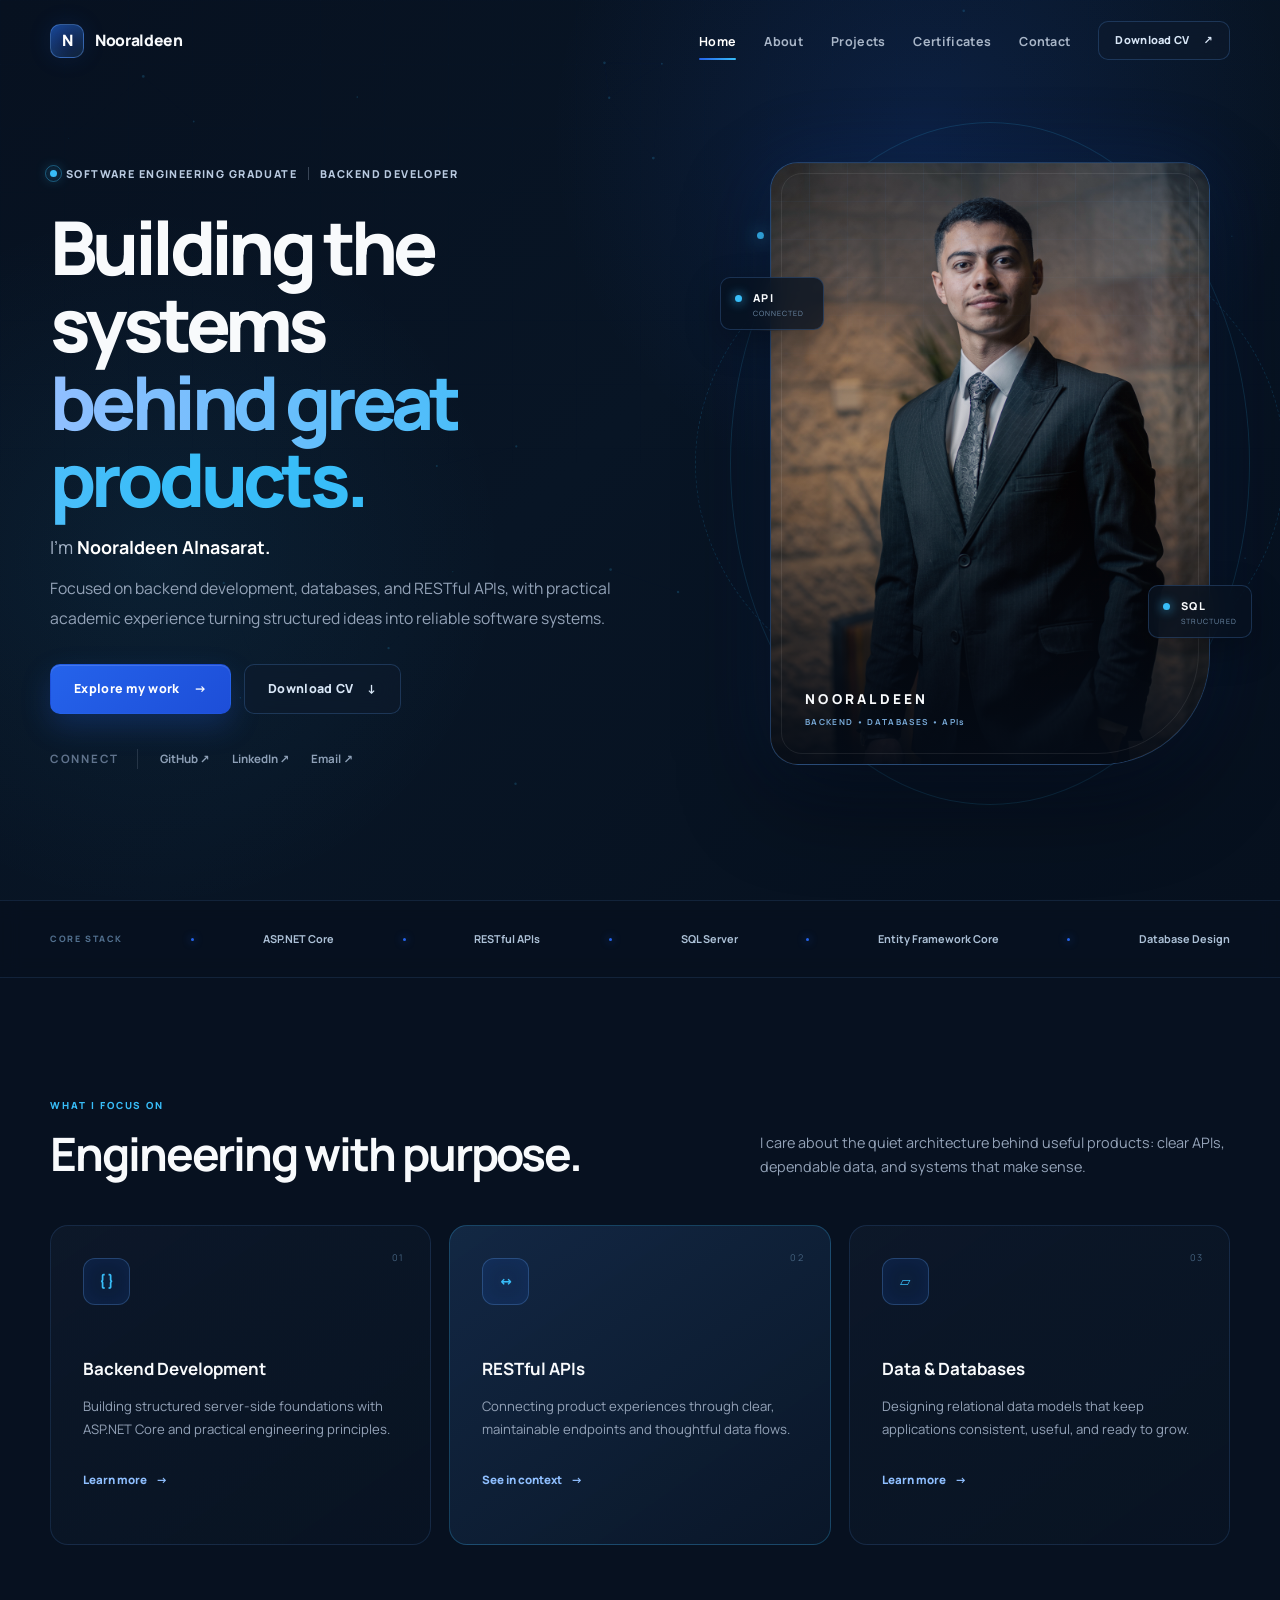
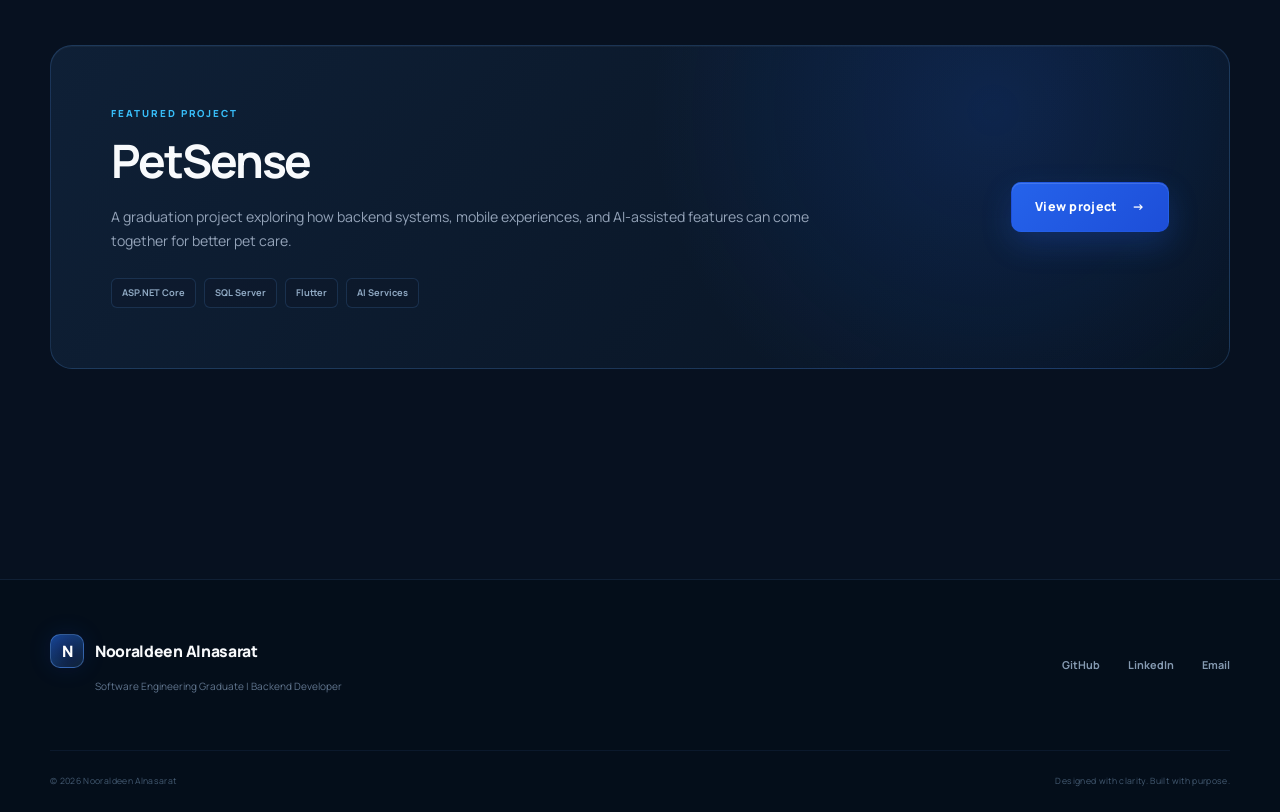
==== index.html @ ee832576 "Build luxury backend portfolio website" ====
<!DOCTYPE html>
<html lang="en">
<head>
  <meta charset="UTF-8">
  <meta name="viewport" content="width=device-width, initial-scale=1.0">
  <meta name="description" content="Nooraldeen Alnasarat — backend-focused software engineering graduate building reliable APIs, databases, and digital products.">
  <meta name="theme-color" content="#071120">
  <title>Nooraldeen Alnasarat | Backend Developer</title>
  <link rel="preconnect" href="https://fonts.googleapis.com">
  <link rel="preconnect" href="https://fonts.gstatic.com" crossorigin>
  <link href="https://fonts.googleapis.com/css2?family=Manrope:wght@400;500;600;700;800&display=swap" rel="stylesheet">
  <link rel="stylesheet" href="css/style.css">
  <script src="js/main.js" defer></script>
</head>
<body data-page="home">
  <a class="skip-link" href="#main">Skip to content</a>
  <div class="cursor-glow" aria-hidden="true"></div>
  <canvas class="network-canvas" aria-hidden="true"></canvas>

  <header class="site-header">
    <nav class="navbar container" aria-label="Primary navigation">
      <a class="brand" href="index.html" aria-label="Nooraldeen — Home"><span class="brand-mark">N</span><span>Nooraldeen</span></a>
      <button class="menu-toggle" type="button" aria-label="Open navigation" aria-controls="nav-menu" aria-expanded="false"><span></span><span></span><span></span></button>
      <div class="nav-menu" id="nav-menu">
        <a data-nav="home" href="index.html">Home</a><a data-nav="about" href="about.html">About</a><a data-nav="projects" href="projects.html">Projects</a><a data-nav="certificates" href="certificates.html">Certificates</a><a data-nav="contact" href="contact.html">Contact</a>
        <a class="button button-small button-ghost resume-nav" href="assets/docs/Nooraldeen_Alnasarat_CV.pdf" download>Download CV <span aria-hidden="true">↗</span></a>
      </div>
    </nav>
  </header>

  <main id="main">
    <section class="hero container">
      <div class="hero-copy reveal">
        <div class="eyebrow"><span class="status-dot"></span> Software Engineering Graduate <span class="eyebrow-divider"></span> Backend Developer</div>
        <h1>Building the systems<br><span>behind great products.</span></h1>
        <p class="hero-name">I’m <strong>Nooraldeen Alnasarat.</strong></p>
        <p class="hero-intro">Focused on backend development, databases, and RESTful APIs, with practical academic experience turning structured ideas into reliable software systems.</p>
        <div class="hero-actions">
          <a class="button button-primary" href="projects.html">Explore my work <span aria-hidden="true">→</span></a>
          <a class="button button-secondary" href="assets/docs/Nooraldeen_Alnasarat_CV.pdf" download>Download CV <span aria-hidden="true">↓</span></a>
        </div>
        <div class="social-row" aria-label="Social links">
          <span>Connect</span>
          <a href="https://github.com/Nooraldeen2003" target="_blank" rel="noopener noreferrer">GitHub <span aria-hidden="true">↗</span></a>
          <a href="https://www.linkedin.com/in/nooraldeen-alnasarat-7274792aa/" target="_blank" rel="noopener noreferrer">LinkedIn <span aria-hidden="true">↗</span></a>
          <a href="mailto:nooraldeen.alnasarat03@gmail.com">Email <span aria-hidden="true">↗</span></a>
        </div>
      </div>

      <div class="portrait-stage reveal reveal-delay" aria-label="Portrait of Nooraldeen Alnasarat">
        <div class="orbit orbit-one"></div><div class="orbit orbit-two"></div>
        <div class="data-tag tag-api"><i></i><span>API</span><small>CONNECTED</small></div>
        <div class="data-tag tag-db"><i></i><span>SQL</span><small>STRUCTURED</small></div>
        <div class="portrait-card">
          <div class="portrait-grid" aria-hidden="true"></div>
          <img src="assets/images/profile.png" alt="Nooraldeen Alnasarat" width="6336" height="9504">
          <div class="portrait-shade"></div>
          <div class="portrait-label"><span>NOORALDEEN</span><small>BACKEND • DATABASES • APIs</small></div>
        </div>
      </div>
    </section>

    <section class="tech-strip" aria-label="Core technologies">
      <div class="container tech-list">
        <span>CORE STACK</span><i></i><strong>ASP.NET Core</strong><i></i><strong>RESTful APIs</strong><i></i><strong>SQL Server</strong><i></i><strong>Entity Framework Core</strong><i></i><strong>Database Design</strong>
      </div>
    </section>

    <section class="section container">
      <div class="section-heading reveal">
        <div><p class="kicker">WHAT I FOCUS ON</p><h2>Engineering with purpose.</h2></div>
        <p>I care about the quiet architecture behind useful products: clear APIs, dependable data, and systems that make sense.</p>
      </div>
      <div class="focus-grid">
        <article class="focus-card reveal"><span class="card-number">01</span><div class="icon-box">{ }</div><h3>Backend Development</h3><p>Building structured server-side foundations with ASP.NET Core and practical engineering principles.</p><a href="about.html">Learn more <span>→</span></a></article>
        <article class="focus-card featured reveal reveal-delay"><span class="card-number">02</span><div class="icon-box">↔</div><h3>RESTful APIs</h3><p>Connecting product experiences through clear, maintainable endpoints and thoughtful data flows.</p><a href="projects.html">See in context <span>→</span></a></article>
        <article class="focus-card reveal reveal-delay-2"><span class="card-number">03</span><div class="icon-box">▱</div><h3>Data & Databases</h3><p>Designing relational data models that keep applications consistent, useful, and ready to grow.</p><a href="about.html">Learn more <span>→</span></a></article>
      </div>
    </section>

    <section class="section section-compact container reveal">
      <div class="project-teaser">
        <div><p class="kicker">FEATURED PROJECT</p><h2>PetSense</h2><p>A graduation project exploring how backend systems, mobile experiences, and AI-assisted features can come together for better pet care.</p><div class="inline-tags"><span>ASP.NET Core</span><span>SQL Server</span><span>Flutter</span><span>AI Services</span></div></div>
        <a class="button button-primary" href="projects.html">View project <span>→</span></a>
      </div>
    </section>
  </main>

  <footer class="site-footer">
    <div class="container footer-main"><div><a class="brand" href="index.html"><span class="brand-mark">N</span><span>Nooraldeen Alnasarat</span></a><p>Software Engineering Graduate | Backend Developer</p></div><div class="footer-links"><a href="https://github.com/Nooraldeen2003" target="_blank" rel="noopener noreferrer">GitHub</a><a href="https://www.linkedin.com/in/nooraldeen-alnasarat-7274792aa/" target="_blank" rel="noopener noreferrer">LinkedIn</a><a href="mailto:nooraldeen.alnasarat03@gmail.com">Email</a></div></div>
    <div class="container footer-bottom"><span>© <span data-year></span> Nooraldeen Alnasarat</span><span>Designed with clarity. Built with purpose.</span></div>
  </footer>
</body>
</html>
---- css/style.css ----
:root {
  --bg-main: #071120; --bg-secondary: #0a1628; --bg-card: rgba(15, 27, 45, .75);
  --accent-blue: #2563eb; --accent-cyan: #38bdf8; --accent-soft: #60a5fa;
  --text-main: #f8fafc; --text-muted: #94a3b8; --border-soft: rgba(96, 165, 250, .22);
  --glass-bg: rgba(15, 23, 42, .65); --container: 1180px; --header: 82px;
}
* { box-sizing: border-box; }
html { scroll-behavior: smooth; }
body { margin: 0; min-width: 320px; color: var(--text-main); background: var(--bg-main); font-family: "Manrope", ui-sans-serif, system-ui, -apple-system, BlinkMacSystemFont, "Segoe UI", sans-serif; line-height: 1.7; overflow-x: hidden; opacity: 0; transition: opacity .45s ease; }
body.is-ready { opacity: 1; }
body::before { content: ""; position: fixed; inset: 0; z-index: -3; background: radial-gradient(circle at 72% 15%, rgba(37,99,235,.14), transparent 31%), radial-gradient(circle at 12% 62%, rgba(56,189,248,.07), transparent 28%), linear-gradient(135deg, #071120 0%, #081525 48%, #06101e 100%); }
body::after { content: ""; position: fixed; inset: 0; z-index: -2; opacity: .18; background-image: linear-gradient(rgba(96,165,250,.055) 1px, transparent 1px), linear-gradient(90deg, rgba(96,165,250,.055) 1px, transparent 1px); background-size: 64px 64px; mask-image: linear-gradient(to bottom, #000, transparent 85%); }
a { color: inherit; text-decoration: none; }
img { display: block; max-width: 100%; }
button, a { -webkit-tap-highlight-color: transparent; }
.container { width: min(calc(100% - 48px), var(--container)); margin-inline: auto; }
.skip-link { position: fixed; z-index: 2000; top: 12px; left: 12px; transform: translateY(-150%); padding: 10px 16px; color: #fff; background: var(--accent-blue); border-radius: 8px; }
.skip-link:focus { transform: none; }
.cursor-glow { position: fixed; z-index: -1; width: 460px; height: 460px; border-radius: 50%; pointer-events: none; transform: translate(-50%, -50%); background: radial-gradient(circle, rgba(37,99,235,.105), transparent 66%); opacity: 0; transition: opacity .3s ease; }
.network-canvas { position: fixed; inset: 0; z-index: -1; pointer-events: none; opacity: .48; }
.site-header { position: sticky; top: 0; z-index: 1000; height: var(--header); border-bottom: 1px solid transparent; transition: .3s ease; }
.site-header.scrolled { background: rgba(7,17,32,.78); backdrop-filter: blur(18px); -webkit-backdrop-filter: blur(18px); border-color: rgba(96,165,250,.12); box-shadow: 0 12px 30px rgba(0,0,0,.12); }
.navbar { height: 100%; display: flex; align-items: center; justify-content: space-between; gap: 30px; }
.brand { display: inline-flex; align-items: center; gap: 11px; font-size: .98rem; font-weight: 800; letter-spacing: -.02em; white-space: nowrap; }
.brand-mark { display: grid; place-items: center; width: 34px; height: 34px; border: 1px solid rgba(96,165,250,.45); border-radius: 10px; color: #fff; background: linear-gradient(145deg, rgba(37,99,235,.55), rgba(15,23,42,.8)); box-shadow: inset 0 0 18px rgba(56,189,248,.13), 0 0 24px rgba(37,99,235,.12); }
.nav-menu { display: flex; align-items: center; gap: 28px; }
.nav-menu > a:not(.button) { position: relative; padding: 28px 0 25px; color: #a9b6c8; font-size: .78rem; font-weight: 700; letter-spacing: .025em; transition: color .25s ease; }
.nav-menu > a:not(.button)::after { content: ""; position: absolute; right: 50%; bottom: 18px; left: 50%; height: 2px; border-radius: 2px; background: linear-gradient(90deg, var(--accent-blue), var(--accent-cyan)); transition: .25s ease; }
.nav-menu > a:hover, .nav-menu > a.active { color: #fff; }
.nav-menu > a.active::after, .nav-menu > a:hover::after { right: 0; left: 0; }
.menu-toggle { display: none; width: 44px; height: 44px; padding: 11px; border: 1px solid var(--border-soft); border-radius: 11px; color: #fff; background: var(--glass-bg); cursor: pointer; }
.menu-toggle span { display: block; width: 100%; height: 2px; margin: 4px 0; background: currentColor; transition: .25s ease; }
.button { display: inline-flex; min-height: 50px; align-items: center; justify-content: center; gap: 14px; padding: 0 23px; border: 1px solid transparent; border-radius: 10px; font: inherit; font-size: .78rem; font-weight: 800; letter-spacing: .025em; cursor: pointer; transition: transform .25s ease, box-shadow .25s ease, border-color .25s ease, background .25s ease; }
.button:hover { transform: translateY(-2px); }
.button:focus-visible, a:focus-visible, .menu-toggle:focus-visible { outline: 2px solid var(--accent-cyan); outline-offset: 4px; }
.button-primary { color: #fff; background: linear-gradient(135deg, #2563eb, #1d4ed8); box-shadow: 0 12px 30px rgba(37,99,235,.24), inset 0 1px rgba(255,255,255,.14); }
.button-primary:hover { box-shadow: 0 16px 38px rgba(37,99,235,.38), inset 0 1px rgba(255,255,255,.14); }
.button-secondary, .button-ghost { border-color: var(--border-soft); color: #d9e7f7; background: rgba(15,27,45,.5); backdrop-filter: blur(10px); }
.button-secondary:hover, .button-ghost:hover { border-color: rgba(96,165,250,.5); background: rgba(30,58,98,.48); }
.button-small { min-height: 39px; padding: 0 16px; font-size: .69rem; }
.button-disabled { border-color: rgba(148,163,184,.16); color: #6f8097; background: rgba(15,23,42,.42); cursor: not-allowed; }
.button-disabled:hover { transform: none; }
.hero { min-height: calc(100vh - var(--header)); display: grid; grid-template-columns: 1.12fr .88fr; align-items: center; gap: clamp(40px, 7vw, 100px); padding-top: 35px; padding-bottom: 90px; }
.eyebrow, .availability { display: inline-flex; align-items: center; gap: 9px; margin-bottom: 25px; color: #b9cae0; font-size: .68rem; font-weight: 800; letter-spacing: .13em; text-transform: uppercase; }
.status-dot { position: relative; width: 7px; height: 7px; border-radius: 50%; background: var(--accent-cyan); box-shadow: 0 0 13px var(--accent-cyan); }
.status-dot::after { content: ""; position: absolute; inset: -5px; border: 1px solid rgba(56,189,248,.38); border-radius: 50%; animation: pulse 2s infinite; }
.eyebrow-divider { width: 1px; height: 13px; margin: 0 2px; background: rgba(148,163,184,.35); }
h1, h2, h3, p { margin-top: 0; }
.hero h1, .page-hero h1, .contact-hero h1 { margin-bottom: 15px; font-size: clamp(2.65rem, 5.8vw, 5rem); line-height: 1.04; letter-spacing: -.062em; font-weight: 800; }
.hero h1 span, .page-hero h1 span, .contact-hero h1 span { color: transparent; background: linear-gradient(90deg, #91bfff 0%, #38bdf8 72%); -webkit-background-clip: text; background-clip: text; }
.hero-name { margin-bottom: 12px; color: #a5b4c8; font-size: clamp(1rem, 1.4vw, 1.2rem); }
.hero-name strong { color: #fff; font-weight: 700; }
.hero-intro { max-width: 650px; margin-bottom: 30px; color: var(--text-muted); font-size: .98rem; line-height: 1.9; }
.hero-actions { display: flex; flex-wrap: wrap; gap: 13px; }
.social-row { display: flex; flex-wrap: wrap; align-items: center; gap: 22px; margin-top: 35px; color: #8ea0b7; font-size: .72rem; font-weight: 700; }
.social-row > span { padding-right: 18px; border-right: 1px solid rgba(148,163,184,.2); color: #60738d; text-transform: uppercase; letter-spacing: .15em; }
.social-row a { transition: color .2s ease; }
.social-row a:hover { color: var(--accent-cyan); }
.portrait-stage { position: relative; width: min(100%, 440px); margin-inline: auto; isolation: isolate; }
.portrait-card { position: relative; aspect-ratio: .73; overflow: hidden; border: 1px solid rgba(96,165,250,.28); border-radius: 28px 28px 110px 28px; background: linear-gradient(145deg, rgba(25,50,83,.72), rgba(7,17,32,.8)); box-shadow: 0 35px 90px rgba(0,0,0,.46), 0 0 80px rgba(37,99,235,.15), inset 0 0 70px rgba(56,189,248,.04); animation: portraitFloat 7s ease-in-out infinite; }
.portrait-card::before { content: ""; position: absolute; z-index: 2; inset: 10px; border: 1px solid rgba(255,255,255,.08); border-radius: 21px 21px 102px 21px; pointer-events: none; }
.portrait-card img { width: 100%; height: 100%; object-fit: cover; object-position: center 28%; filter: saturate(.76) contrast(1.03); }
.portrait-shade { position: absolute; inset: 0; background: linear-gradient(to top, rgba(4,11,22,.96) 0%, rgba(7,17,32,.12) 47%, rgba(37,99,235,.08) 100%); }
.portrait-grid { position: absolute; z-index: 1; inset: 0; opacity: .22; background-image: linear-gradient(rgba(96,165,250,.2) 1px, transparent 1px),linear-gradient(90deg, rgba(96,165,250,.2) 1px, transparent 1px); background-size: 38px 38px; mask-image: linear-gradient(to bottom, #000, transparent 45%); }
.portrait-label { position: absolute; z-index: 3; right: 38px; bottom: 35px; left: 34px; display: flex; flex-direction: column; }
.portrait-label span { font-size: .85rem; font-weight: 800; letter-spacing: .24em; }
.portrait-label small { margin-top: 4px; color: #78a9d7; font-size: .52rem; font-weight: 700; letter-spacing: .16em; }
.orbit { position: absolute; z-index: -1; border: 1px solid rgba(56,189,248,.16); border-radius: 50%; }
.orbit-one { inset: -40px; animation: spin 25s linear infinite; }
.orbit-one::before { content: ""; position: absolute; top: 16%; left: 5%; width: 7px; height: 7px; border-radius: 50%; background: var(--accent-cyan); box-shadow: 0 0 18px var(--accent-cyan); }
.orbit-two { inset: 50px -75px; border-style: dashed; animation: spin 35s linear infinite reverse; }
.data-tag { position: absolute; z-index: 4; min-width: 104px; padding: 11px 14px 10px 32px; border: 1px solid rgba(96,165,250,.22); border-radius: 10px; background: rgba(7,17,32,.77); backdrop-filter: blur(12px); box-shadow: 0 12px 35px rgba(0,0,0,.28); }
.data-tag i { position: absolute; top: 17px; left: 14px; width: 7px; height: 7px; border-radius: 50%; background: #38bdf8; box-shadow: 0 0 11px #38bdf8; }
.data-tag span, .data-tag small { display: block; }
.data-tag span { font-size: .68rem; font-weight: 800; letter-spacing: .12em; }
.data-tag small { color: #6f8ca9; font-size: .45rem; letter-spacing: .14em; }
.tag-api { top: 19%; left: -50px; }.tag-db { right: -42px; bottom: 21%; }
.tech-strip { position: relative; z-index: 3; border-block: 1px solid rgba(96,165,250,.12); background: rgba(7,17,32,.65); backdrop-filter: blur(10px); }
.tech-list { min-height: 76px; display: flex; align-items: center; justify-content: space-between; gap: 18px; overflow: hidden; color: #adc1d7; font-size: .68rem; white-space: nowrap; }
.tech-list > span { color: #52708f; font-size: .55rem; font-weight: 800; letter-spacing: .18em; }.tech-list i { width: 3px; height: 3px; border-radius: 50%; background: #2563eb; box-shadow: 0 0 8px #2563eb; }.tech-list strong { font-weight: 700; }
.section { padding-top: 120px; padding-bottom: 20px; }.section-compact { padding-top: 80px; padding-bottom: 110px; }
.section-heading { display: flex; align-items: end; justify-content: space-between; gap: 50px; margin-bottom: 45px; }.section-heading h2, .about-story h2, .skills-panel h2, .project-teaser h2, .learning-line h2 { margin: 0; font-size: clamp(1.9rem, 3.6vw, 3rem); line-height: 1.15; letter-spacing: -.045em; }.section-heading > p { max-width: 470px; margin: 0; color: var(--text-muted); font-size: .9rem; }
.kicker { margin-bottom: 12px; color: var(--accent-cyan); font-size: .61rem; font-weight: 800; letter-spacing: .2em; text-transform: uppercase; }
.focus-grid { display: grid; grid-template-columns: repeat(3, 1fr); gap: 18px; }
.focus-card { position: relative; min-height: 320px; padding: 32px; overflow: hidden; border: 1px solid rgba(96,165,250,.14); border-radius: 18px; background: linear-gradient(145deg, rgba(15,27,45,.7), rgba(9,20,35,.78)); transition: transform .35s ease, border-color .35s ease, box-shadow .35s ease; }
.focus-card::before { content: ""; position: absolute; inset: 0; opacity: 0; background: radial-gradient(circle at 20% 10%, rgba(37,99,235,.16), transparent 48%); transition: opacity .35s; }.focus-card:hover { transform: translateY(-7px); border-color: rgba(96,165,250,.38); box-shadow: 0 25px 60px rgba(0,0,0,.23); }.focus-card:hover::before { opacity: 1; }.focus-card.featured { border-color: rgba(56,189,248,.25); background: linear-gradient(145deg, rgba(23,47,79,.76), rgba(10,24,42,.85)); }
.card-number { position: absolute; top: 24px; right: 26px; color: #45627e; font-size: .58rem; letter-spacing: .12em; }.icon-box { display: grid; width: 47px; height: 47px; place-items: center; margin-bottom: 50px; border: 1px solid rgba(96,165,250,.28); border-radius: 12px; color: var(--accent-cyan); background: rgba(37,99,235,.1); font-size: .85rem; font-weight: 800; box-shadow: inset 0 0 18px rgba(37,99,235,.08); }.focus-card h3 { margin-bottom: 12px; font-size: 1.06rem; }.focus-card p { margin-bottom: 24px; color: var(--text-muted); font-size: .82rem; line-height: 1.75; }.focus-card a { position: relative; z-index: 2; color: #8fbfff; font-size: .72rem; font-weight: 800; }.focus-card a span { margin-left: 7px; transition: margin .2s; }.focus-card a:hover span { margin-left: 12px; }
.project-teaser { display: flex; align-items: center; justify-content: space-between; gap: 40px; padding: clamp(35px,5vw,60px); border: 1px solid rgba(96,165,250,.2); border-radius: 22px; background: radial-gradient(circle at 80% 20%, rgba(37,99,235,.18), transparent 35%), linear-gradient(130deg, rgba(16,35,59,.85), rgba(8,20,35,.86)); box-shadow: inset 0 1px rgba(255,255,255,.04); }.project-teaser > div { max-width: 720px; }.project-teaser p:not(.kicker) { margin: 18px 0 25px; color: var(--text-muted); font-size: .88rem; }.inline-tags { display: flex; flex-wrap: wrap; gap: 8px; }.inline-tags span { padding: 6px 10px; border: 1px solid rgba(96,165,250,.16); border-radius: 6px; color: #8fa9c3; background: rgba(15,23,42,.4); font-size: .58rem; font-weight: 700; }
.page-hero { max-width: 940px; margin-inline: auto; padding-top: 120px; padding-bottom: 90px; text-align: center; }.page-hero h1 { font-size: clamp(2.7rem, 6vw, 5.2rem); }.page-hero > p:last-child { max-width: 690px; margin: 25px auto 0; color: var(--text-muted); font-size: .95rem; }.page-hero::after { content: ""; display: block; width: 60px; height: 1px; margin: 45px auto 0; background: linear-gradient(90deg, transparent, var(--accent-cyan), transparent); box-shadow: 0 0 14px rgba(56,189,248,.8); }
.about-layout { display: grid; grid-template-columns: .78fr 1.22fr; align-items: center; gap: clamp(55px,9vw,120px); padding-top: 40px; }.about-portrait { position: relative; }.image-frame { position: relative; aspect-ratio: .78; overflow: hidden; border: 1px solid rgba(96,165,250,.25); border-radius: 24px 24px 80px 24px; box-shadow: 0 30px 70px rgba(0,0,0,.35), 20px 20px 0 -19px rgba(56,189,248,.5); }.image-frame::after { content: ""; position: absolute; inset: 0; background: linear-gradient(to top, rgba(7,17,32,.55), transparent 55%); }.image-frame img { width: 100%; height: 100%; object-fit: cover; object-position: 50% 27%; filter: saturate(.75); }.location-pill { position: absolute; right: -35px; bottom: 35px; display: flex; align-items: center; gap: 12px; min-width: 175px; padding: 13px 17px; border: 1px solid rgba(96,165,250,.26); border-radius: 12px; background: rgba(7,17,32,.88); backdrop-filter: blur(12px); box-shadow: 0 14px 40px rgba(0,0,0,.32); }.location-pill > span { color: var(--accent-cyan); font-size: 1.2rem; }.location-pill small, .location-pill strong { display: block; }.location-pill small { color: #64809b; font-size: .46rem; letter-spacing: .15em; }.location-pill strong { font-size: .7rem; }.about-story h2 { margin-bottom: 25px; }.about-story > p:not(.kicker) { color: var(--text-muted); font-size: .9rem; }.quote-line { margin: 30px 0; padding-left: 20px; border-left: 2px solid var(--accent-blue); color: #cfe2f7; font-size: .86rem; font-style: italic; }
.skills-panel { display: grid; grid-template-columns: .8fr 1.2fr; align-items: center; gap: 60px; padding: 50px; border: 1px solid rgba(96,165,250,.17); border-radius: 20px; background: rgba(12,26,45,.62); }.skill-cloud { display: flex; flex-wrap: wrap; gap: 10px; }.skill-cloud span { padding: 10px 14px; border: 1px solid rgba(96,165,250,.17); border-radius: 8px; color: #aec2d9; background: rgba(37,99,235,.06); font-size: .68rem; font-weight: 700; }
.projects-list { display: grid; gap: 45px; padding-top: 35px; }.project-card { position: relative; display: grid; grid-template-columns: 1.15fr .85fr; gap: clamp(40px, 7vw, 90px); padding: clamp(28px, 5vw, 65px); overflow: hidden; border: 1px solid rgba(96,165,250,.17); border-radius: 24px; background: linear-gradient(145deg, rgba(15,29,49,.88), rgba(8,19,34,.9)); }.project-card-reverse { grid-template-columns: 1.15fr .85fr; }.project-index { position: absolute; top: 28px; right: 30px; color: #3f5a75; font-size: .53rem; font-weight: 700; letter-spacing: .16em; }.project-content { position: relative; z-index: 2; }.project-topline { display: flex; align-items: center; gap: 15px; margin-bottom: 26px; color: #58718b; font-size: .54rem; font-weight: 800; letter-spacing: .13em; text-transform: uppercase; }.status { display: inline-flex; align-items: center; gap: 7px; padding: 6px 9px; border: 1px solid rgba(74,222,128,.2); border-radius: 20px; color: #71d89a; background: rgba(34,197,94,.06); }.status i { width: 5px; height: 5px; border-radius: 50%; background: #4ade80; box-shadow: 0 0 8px #4ade80; }.status.analysis { color: #f0bd65; border-color: rgba(245,158,11,.22); background: rgba(245,158,11,.06); }.status.analysis i { background: #f59e0b; box-shadow: 0 0 8px #f59e0b; }.project-content h2 { margin-bottom: 7px; font-size: clamp(2.2rem, 4vw, 3.7rem); letter-spacing: -.05em; }.project-role { color: #6faeea !important; font-size: .58rem !important; font-weight: 800; letter-spacing: .13em; }.project-role i { display: inline-block; width: 3px; height: 3px; margin: 0 8px 2px; border-radius: 50%; background: #3b82f6; }.project-content > p { color: var(--text-muted); font-size: .83rem; }.contribution-box { margin: 25px 0; padding: 20px 23px; border-left: 2px solid #2563eb; background: rgba(37,99,235,.055); }.contribution-box h3 { margin-bottom: 10px; font-size: .74rem; }.contribution-box ul { display: grid; grid-template-columns: 1fr 1fr; gap: 7px 28px; margin: 0; padding: 0; list-style: none; color: #8ea3ba; font-size: .69rem; }.contribution-box li::before { content: "→"; margin-right: 7px; color: #3b82f6; }.project-content .button { margin-top: 27px; }.project-visual { position: relative; display: grid; min-height: 440px; place-items: center; }.project-visual::before { content: ""; position: absolute; width: 360px; height: 360px; border-radius: 50%; background: radial-gradient(circle, rgba(37,99,235,.25), transparent 65%); }.visual-orbit { position: absolute; width: 320px; height: 320px; border: 1px solid rgba(56,189,248,.15); border-radius: 50%; animation: spin 30s linear infinite; }.visual-orbit::after, .visual-orbit::before { content: ""; position: absolute; width: 7px; height: 7px; border-radius: 50%; background: #38bdf8; box-shadow: 0 0 14px #38bdf8; }.visual-orbit::before { top: 20px; left: 65px; }.visual-orbit::after { right: 13px; bottom: 91px; }.app-window { position: relative; z-index: 2; display: flex; width: 245px; height: 310px; flex-direction: column; align-items: center; justify-content: center; border: 1px solid rgba(96,165,250,.28); border-radius: 22px; background: linear-gradient(145deg, rgba(24,53,82,.88), rgba(8,21,39,.92)); box-shadow: 0 30px 70px rgba(0,0,0,.4); transform: rotate(3deg); }.app-bar { position: absolute; top: 15px; left: 17px; display: flex; gap: 5px; }.app-bar span { width: 5px; height: 5px; border-radius: 50%; background: #35516c; }.app-mark { display: grid; width: 58px; height: 58px; place-items: center; margin-bottom: 16px; border: 1px solid rgba(56,189,248,.4); border-radius: 17px; color: #fff; background: linear-gradient(135deg,#2563eb,#0ea5e9); font-size: 1.4rem; font-weight: 800; box-shadow: 0 0 30px rgba(37,99,235,.3); }.app-window strong { letter-spacing: -.02em; }.app-window small { margin-top: 5px; color: #5f87a8; font-size: .4rem; letter-spacing: .15em; }.signal-lines { position: absolute; right: 25px; bottom: 22px; left: 25px; display: flex; gap: 5px; align-items: end; }.signal-lines i { flex: 1; height: 2px; background: #1d4ed8; }.signal-lines i:nth-child(2) { height: 7px; background: #2563eb; }.signal-lines i:nth-child(3) { height: 12px; background: #38bdf8; }.coach-visual { order: 2; }.phone-outline { position: relative; z-index: 2; width: 210px; height: 390px; border: 1px solid rgba(96,165,250,.3); border-radius: 36px; background: linear-gradient(145deg, rgba(18,39,65,.88), rgba(7,18,33,.94)); box-shadow: 0 30px 70px rgba(0,0,0,.43); }.phone-outline::before { content: ""; position: absolute; top: 12px; left: 50%; width: 55px; height: 5px; transform: translateX(-50%); border-radius: 10px; background: #263f5a; }.camera-focus { position: absolute; inset: 82px 35px 110px; }.camera-focus i { position: absolute; width: 33px; height: 33px; border-color: #38bdf8; border-style: solid; opacity: .68; }.camera-focus i:nth-child(1) { top: 0; left: 0; border-width: 1px 0 0 1px; }.camera-focus i:nth-child(2) { top: 0; right: 0; border-width: 1px 1px 0 0; }.camera-focus i:nth-child(3) { bottom: 0; left: 0; border-width: 0 0 1px 1px; }.camera-focus i:nth-child(4) { right: 0; bottom: 0; border-width: 0 1px 1px 0; }.camera-focus span { position: absolute; top: 50%; left: 50%; color: rgba(56,189,248,.6); transform: translate(-50%,-50%); }.coach-line { position: absolute; right: 24px; bottom: 32px; left: 24px; display: grid; gap: 7px; }.coach-line span { height: 4px; border-radius: 5px; background: #173959; }.coach-line span:nth-child(2) { width: 75%; background: #245d91; }.coach-line span:nth-child(3) { width: 48%; background: #2563eb; }.analysis-chip { position: absolute; z-index: 3; right: 4px; bottom: 55px; padding: 11px 14px; border: 1px solid rgba(245,158,11,.25); border-radius: 10px; color: #e9b85c; background: rgba(14,24,39,.92); font-size: .51rem; font-weight: 800; letter-spacing: .13em; box-shadow: 0 12px 30px rgba(0,0,0,.32); }.analysis-chip span { display: block; color: #745f3a; font-size: .4rem; }.honesty-note { display: flex; align-items: center; gap: 9px; margin-top: 25px; color: #6e849b; font-size: .64rem; }.honesty-note i { display: grid; width: 18px; height: 18px; place-items: center; border: 1px solid #38546d; border-radius: 50%; font-size: .55rem; font-style: normal; }
.certificate-grid { display: grid; grid-template-columns: 1fr 1fr; gap: 22px; padding-top: 30px; }.certificate-card { position: relative; display: flex; min-height: 600px; flex-direction: column; overflow: hidden; border: 1px solid rgba(96,165,250,.17); border-radius: 22px; background: linear-gradient(145deg, rgba(16,32,53,.9), rgba(8,19,34,.92)); box-shadow: 0 25px 60px rgba(0,0,0,.18); transition: transform .35s ease, border-color .35s ease; }.certificate-card:hover { transform: translateY(-6px); border-color: rgba(96,165,250,.38); }.certificate-card.microsoft { border-color: rgba(56,189,248,.24); }.certificate-card::after { content: ""; position: absolute; top: 0; right: 0; width: 170px; height: 170px; opacity: .15; background-image: linear-gradient(rgba(96,165,250,.25) 1px,transparent 1px),linear-gradient(90deg,rgba(96,165,250,.25) 1px,transparent 1px); background-size: 20px 20px; mask-image: radial-gradient(circle at top right,#000,transparent 70%); }.certificate-glow { position: absolute; top: -130px; left: -110px; width: 370px; height: 370px; border-radius: 50%; background: rgba(37,99,235,.16); filter: blur(60px); }.certificate-header { position: relative; z-index: 2; display: flex; align-items: center; justify-content: space-between; padding: 35px 38px; border-bottom: 1px solid rgba(96,165,250,.1); }.issuer-icon { display: grid; width: 52px; height: 52px; place-items: center; border: 1px solid rgba(96,165,250,.22); border-radius: 12px; background: rgba(15,23,42,.6); }.microsoft-icon { grid-template-columns: 12px 12px; grid-template-rows: 12px 12px; gap: 2px; }.microsoft-icon i:nth-child(1){background:#f25022}.microsoft-icon i:nth-child(2){background:#7fba00}.microsoft-icon i:nth-child(3){background:#00a4ef}.microsoft-icon i:nth-child(4){background:#ffb900}.university-icon { color: #87bafa; font-size: .8rem; font-weight: 800; }.verified-mark { padding: 6px 10px; border: 1px solid rgba(74,222,128,.2); border-radius: 20px; color: #68d391; background: rgba(34,197,94,.06); font-size: .48rem; font-weight: 800; letter-spacing: .12em; }.verified-mark.neutral { color: #72b9ee; border-color: rgba(56,189,248,.2); background: rgba(56,189,248,.06); }.certificate-body { position: relative; z-index: 2; flex: 1; padding: 48px 42px 36px; }.certificate-body h2 { margin-bottom: 20px; font-size: clamp(1.55rem,2.6vw,2.25rem); line-height: 1.28; letter-spacing: -.038em; }.certificate-body > p:not(.kicker) { color: var(--text-muted); font-size: .8rem; }.certificate-body dl { margin: 38px 0 0; border-top: 1px solid rgba(96,165,250,.11); }.certificate-body dl div { display: grid; grid-template-columns: 100px 1fr; padding: 13px 0; border-bottom: 1px solid rgba(96,165,250,.08); }.certificate-body dt { color: #566f89; font-size: .57rem; font-weight: 700; text-transform: uppercase; letter-spacing: .1em; }.certificate-body dd { margin: 0; color: #b8c9db; font-size: .7rem; font-weight: 700; }.certificate-action { position: relative; z-index: 2; display: flex; min-height: 62px; align-items: center; justify-content: space-between; padding: 0 42px; border-top: 1px solid rgba(96,165,250,.12); color: #83bbf3; background: rgba(37,99,235,.04); font-size: .68rem; font-weight: 800; transition: background .2s; }.certificate-action:not(.static):hover { background: rgba(37,99,235,.12); }.certificate-action.static { color: #6f8398; }.learning-line { display: grid; grid-template-columns: auto 1fr; gap: 28px; align-items: start; padding: 40px 0 100px; border-top: 1px solid rgba(96,165,250,.12); }.learning-icon { display: grid; width: 58px; height: 58px; place-items: center; border: 1px solid var(--border-soft); border-radius: 50%; color: var(--accent-cyan); background: rgba(37,99,235,.08); }.learning-line p:last-child { max-width: 700px; color: var(--text-muted); font-size: .83rem; }
.contact-main { min-height: calc(100vh - 200px); }.contact-hero { max-width: 920px; margin-inline: auto; padding: 130px 0 75px; text-align: center; }.availability { padding: 7px 13px; border: 1px solid rgba(74,222,128,.16); border-radius: 20px; color: #86dca5; background: rgba(34,197,94,.045); }.availability .status-dot, .availability .status-dot::after { border-color: rgba(74,222,128,.35); background: #4ade80; box-shadow: 0 0 10px #4ade80; }.contact-hero > p:not(.kicker) { max-width: 670px; margin: 22px auto 35px; color: var(--text-muted); font-size: .91rem; }.email-display { display: inline-flex; align-items: center; gap: 18px; padding-bottom: 5px; border-bottom: 1px solid rgba(56,189,248,.35); color: #abd6ff; font-size: clamp(.9rem,2vw,1.2rem); font-weight: 700; transition: color .2s,border-color .2s; }.email-display:hover { color: #fff; border-color: var(--accent-cyan); }.email-display i { font-style: normal; }.contact-grid { display: grid; grid-template-columns: repeat(3,1fr); gap: 16px; }.contact-card { position: relative; min-height: 220px; padding: 30px; border: 1px solid rgba(96,165,250,.15); border-radius: 18px; background: linear-gradient(145deg,rgba(15,29,49,.82),rgba(8,19,34,.88)); transition: transform .3s,border-color .3s,box-shadow .3s; }.contact-card:hover { transform: translateY(-6px); border-color: rgba(96,165,250,.42); box-shadow: 0 25px 55px rgba(0,0,0,.23); }.contact-icon { display: grid; width: 43px; height: 43px; place-items: center; margin-bottom: 32px; border: 1px solid rgba(96,165,250,.24); border-radius: 11px; color: #8fc8f7; background: rgba(37,99,235,.08); font-size: .78rem; font-weight: 800; }.contact-card small, .contact-meta small { color: #51708f; font-size: .49rem; font-weight: 800; letter-spacing: .15em; }.contact-card h2 { margin: 6px 0; font-size: .92rem; }.contact-card p { margin: 0; color: #71869d; font-size: .68rem; }.contact-card > i { position: absolute; top: 30px; right: 30px; color: #496d90; font-style: normal; transition: transform .2s,color .2s; }.contact-card:hover > i { color: var(--accent-cyan); transform: translate(3px,-3px); }.contact-meta { display: flex; align-items: center; justify-content: center; gap: 42px; padding-top: 50px; padding-bottom: 105px; text-align: center; }.contact-meta div { display: flex; flex-direction: column; }.contact-meta strong { margin-top: 4px; color: #a8bad0; font-size: .68rem; }.contact-meta > i { width: 1px; height: 30px; background: rgba(96,165,250,.14); }
.site-footer { margin-top: 100px; border-top: 1px solid rgba(96,165,250,.12); background: rgba(5,13,24,.58); }.footer-main { display: flex; min-height: 170px; align-items: center; justify-content: space-between; gap: 35px; }.footer-main p { margin: 10px 0 0 45px; color: #60758d; font-size: .63rem; }.footer-links { display: flex; gap: 28px; color: #859ab1; font-size: .68rem; font-weight: 700; }.footer-links a:hover { color: var(--accent-cyan); }.footer-bottom { display: flex; min-height: 62px; align-items: center; justify-content: space-between; border-top: 1px solid rgba(96,165,250,.08); color: #455c73; font-size: .54rem; letter-spacing: .04em; }
.reveal { opacity: 0; transform: translateY(24px); transition: opacity .8s ease, transform .8s cubic-bezier(.2,.7,.2,1); }.reveal.visible { opacity: 1; transform: none; }.reveal-delay { transition-delay: .12s; }.reveal-delay-2 { transition-delay: .22s; }
@keyframes portraitFloat { 0%,100%{transform:translateY(0)}50%{transform:translateY(-9px)} } @keyframes spin { to{transform:rotate(360deg)} } @keyframes pulse { 0%,100%{transform:scale(.65);opacity:.8}50%{transform:scale(1.35);opacity:.15} }
@media (max-width: 980px) {
  :root { --header: 72px; }.nav-menu { position: fixed; top: var(--header); right: 24px; left: 24px; display: flex; padding: 20px; flex-direction: column; align-items: stretch; gap: 3px; border: 1px solid var(--border-soft); border-radius: 16px; background: rgba(7,17,32,.96); backdrop-filter: blur(22px); box-shadow: 0 30px 60px rgba(0,0,0,.42); opacity: 0; visibility: hidden; transform: translateY(-10px); transition: .25s ease; }.nav-menu.open { opacity: 1; visibility: visible; transform: none; }.nav-menu > a:not(.button) { padding: 11px 12px; border-radius: 8px; }.nav-menu > a:not(.button)::after { display: none; }.nav-menu > a.active { background: rgba(37,99,235,.1); }.resume-nav { margin-top: 8px; }.menu-toggle { display: block; }.menu-toggle.open span:nth-child(1){transform:translateY(6px) rotate(45deg)}.menu-toggle.open span:nth-child(2){opacity:0}.menu-toggle.open span:nth-child(3){transform:translateY(-6px) rotate(-45deg)}
  .hero { grid-template-columns: 1fr 360px; gap: 45px; }.hero h1 { font-size: clamp(2.5rem,6vw,4rem); }.tag-api{left:-25px}.tag-db{right:-25px}.tech-list { justify-content: flex-start; overflow-x: auto; scrollbar-width: none; }.section-heading { align-items: start; flex-direction: column; gap: 15px; }.focus-grid { grid-template-columns: 1fr 1fr; }.focus-card:last-child { grid-column: 1/-1; }.about-layout { gap: 55px; }.skills-panel { grid-template-columns: 1fr; gap: 30px; }.project-card, .project-card-reverse { grid-template-columns: 1fr; }.project-visual { min-height: 390px; grid-row: 1; }.project-content { grid-row: 2; }.certificate-card { min-height: 620px; }.contact-grid { grid-template-columns: 1fr 1fr; }.contact-card:last-child { grid-column: 1/-1; }.site-footer { margin-top: 70px; }
}
@media (max-width: 720px) {
  .container { width: min(calc(100% - 32px), var(--container)); }.hero { min-height: auto; grid-template-columns: 1fr; padding-top: 60px; padding-bottom: 75px; text-align: center; }.hero-copy { order: 2; }.portrait-stage { order: 1; width: min(78vw,340px); }.hero-intro { margin-inline: auto; }.hero-actions,.social-row { justify-content: center; }.eyebrow { line-height: 1.5; }.portrait-card { border-radius: 24px 24px 80px 24px; }.data-tag { display: none; }.tech-strip { margin-top: 0; }.section { padding-top: 85px; }.section-compact { padding-top: 65px;padding-bottom:75px; }.focus-grid { grid-template-columns: 1fr; }.focus-card:last-child { grid-column: auto; }.project-teaser { align-items: flex-start; flex-direction: column; }.project-teaser .button { width: 100%; }.page-hero { padding-top: 85px; padding-bottom: 40px; }.about-layout { grid-template-columns: 1fr; padding-top: 30px; }.about-portrait { width: min(86%,390px); margin-inline:auto; }.location-pill { right:-15px; }.skills-panel { padding: 30px; }.project-card { padding: 25px 20px 35px; }.project-index { top: 20px;right:20px; }.project-visual { min-height: 360px; }.contribution-box ul { grid-template-columns: 1fr; }.certificate-grid { grid-template-columns: 1fr; }.certificate-card { min-height: auto; }.certificate-body { padding: 38px 28px 30px; }.certificate-header,.certificate-action { padding-inline:28px; }.learning-line { padding-bottom:65px; }.contact-hero { padding-top:85px; }.contact-grid { grid-template-columns:1fr; }.contact-card:last-child { grid-column:auto; }.contact-meta { align-items:stretch; flex-direction:column; gap:22px; }.contact-meta > i { width:60px;height:1px;margin:auto; }.footer-main { padding-block:45px; align-items:flex-start; flex-direction:column; }.footer-main p { margin-left:0; }.footer-bottom { padding-block:18px; align-items:flex-start; flex-direction:column; gap:7px; }
}
@media (max-width: 460px) { .hero h1,.page-hero h1,.contact-hero h1 { font-size:2.55rem; }.hero-actions .button { width:100%; }.social-row > span { width:100%; padding:0;border:0; }.portrait-stage { width:82vw; }.portrait-label { right:24px;bottom:25px;left:25px; }.footer-links { width:100%; justify-content:space-between; gap:15px; }.certificate-body dl div { grid-template-columns:85px 1fr; } }
@media (pointer: coarse), (prefers-reduced-motion: reduce) { .cursor-glow { display:none; } }
@media (prefers-reduced-motion: reduce) { html { scroll-behavior:auto; } *,*::before,*::after { animation-duration:.01ms!important; animation-iteration-count:1!important; transition-duration:.01ms!important; } .reveal { opacity:1;transform:none; } }
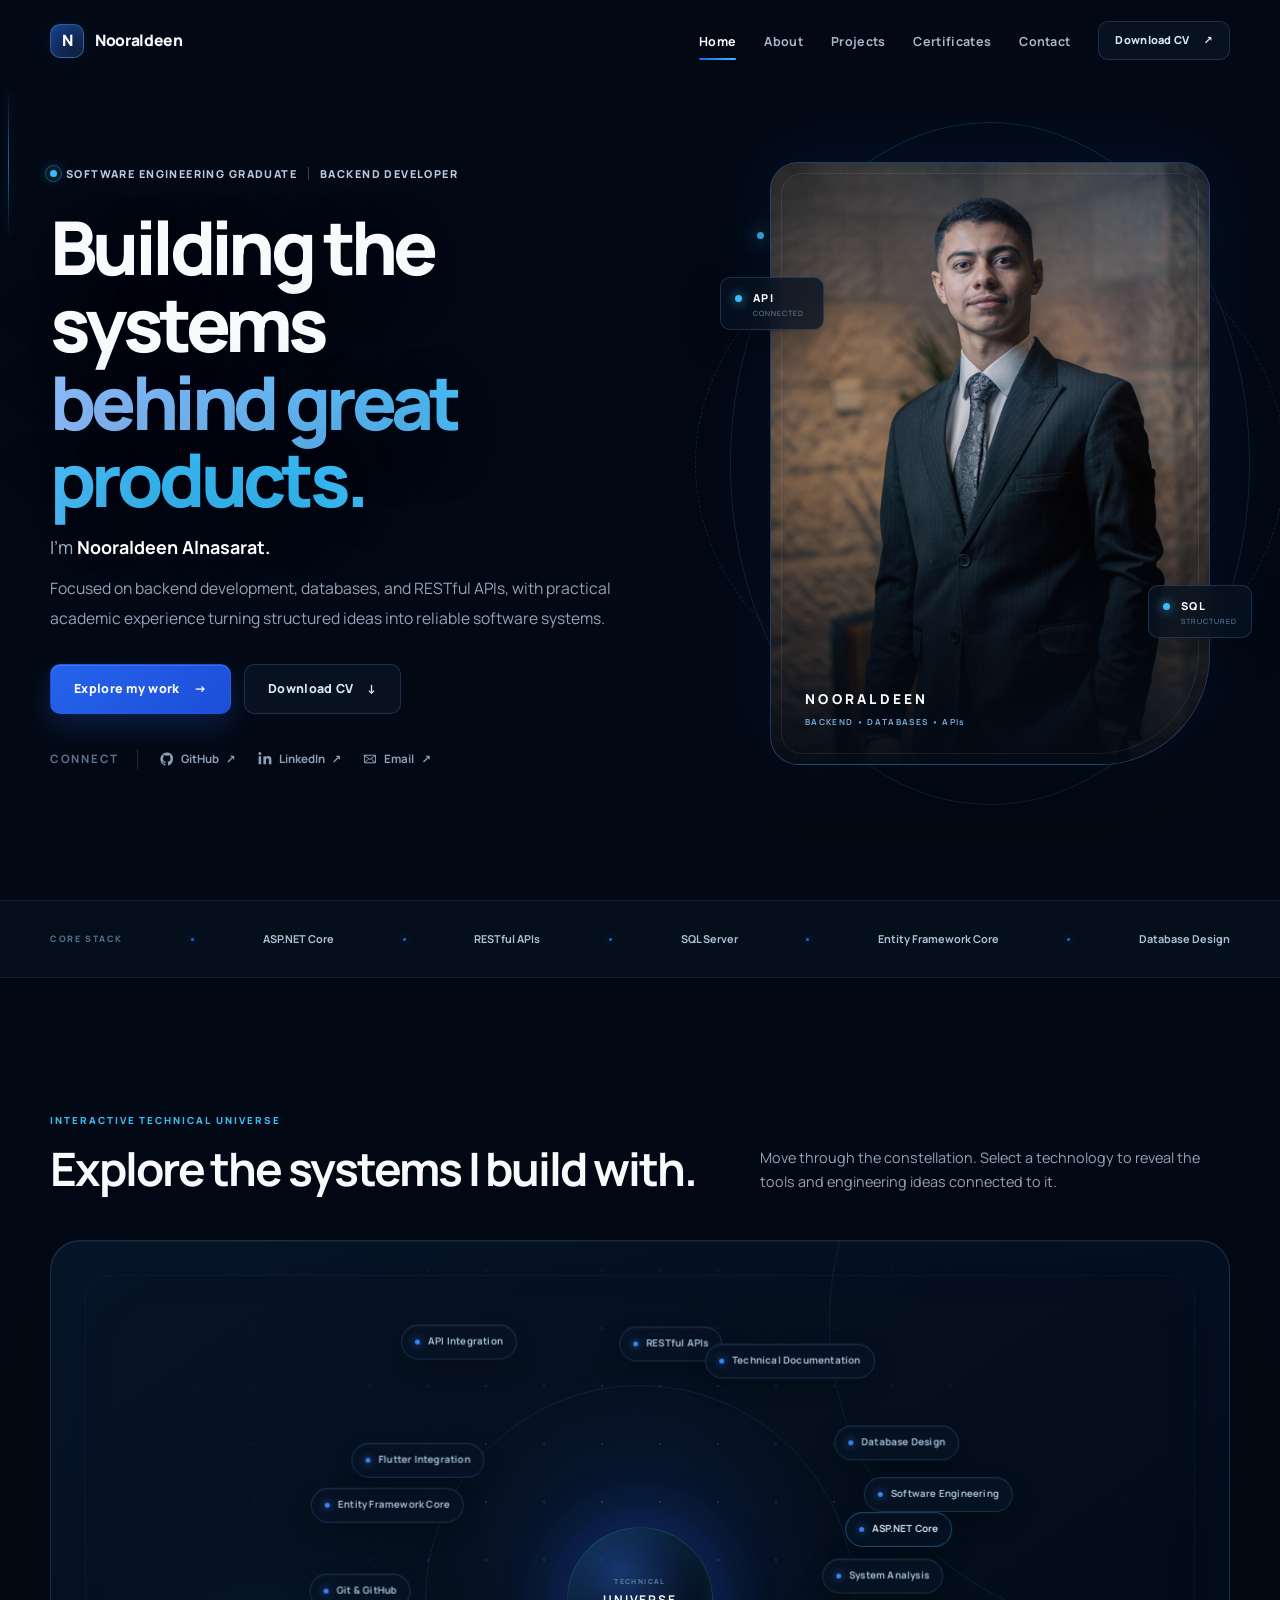
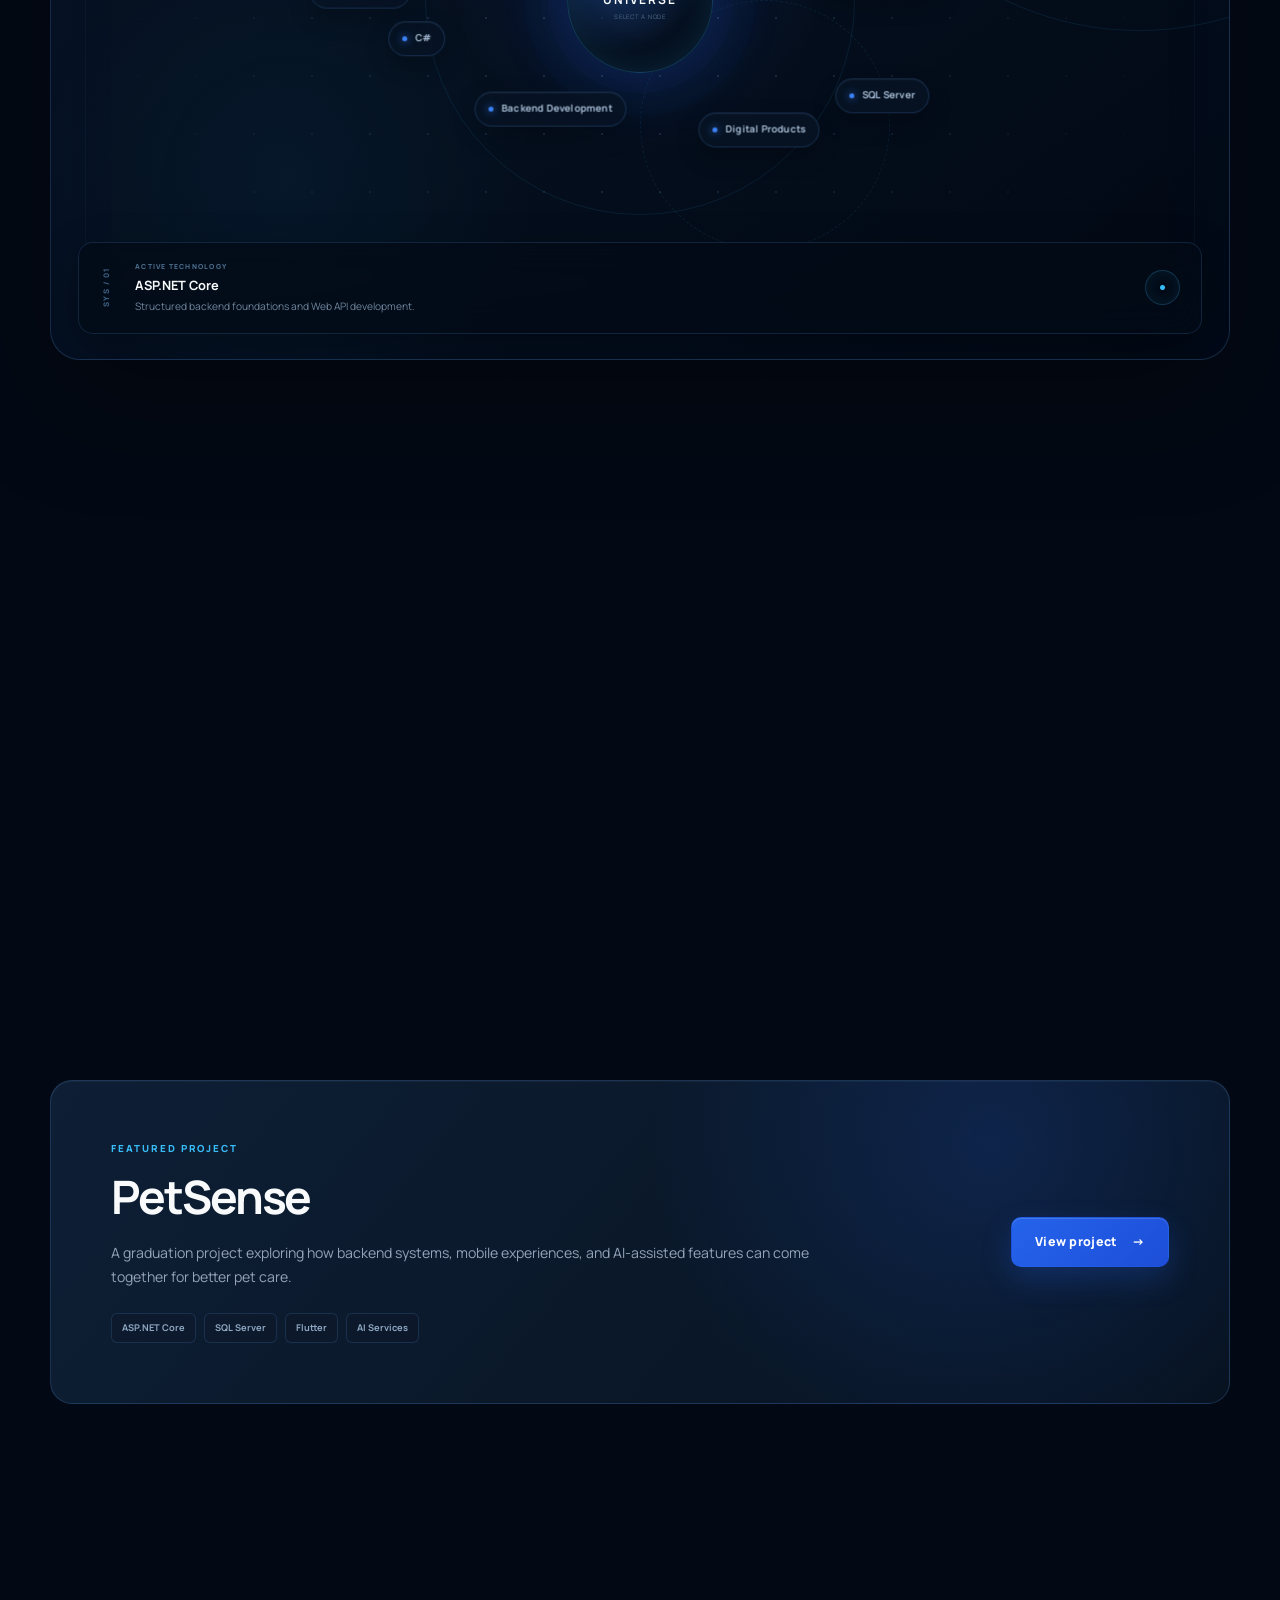
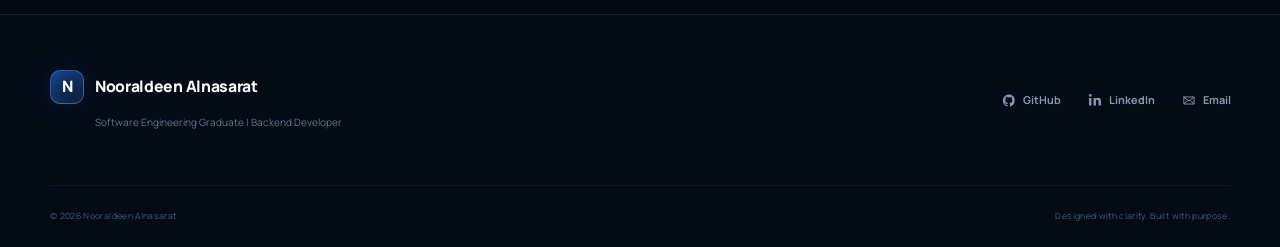
==== commit 3c8eb405: "Create cinematic interactive portfolio experience" ====
--- a/index.html
+++ b/index.html
@@ -41,9 +41,9 @@
         </div>
         <div class="social-row" aria-label="Social links">
           <span>Connect</span>
-          <a href="https://github.com/Nooraldeen2003" target="_blank" rel="noopener noreferrer">GitHub <span aria-hidden="true">↗</span></a>
-          <a href="https://www.linkedin.com/in/nooraldeen-alnasarat-7274792aa/" target="_blank" rel="noopener noreferrer">LinkedIn <span aria-hidden="true">↗</span></a>
-          <a href="mailto:nooraldeen.alnasarat03@gmail.com">Email <span aria-hidden="true">↗</span></a>
+          <a href="https://github.com/Nooraldeen2003" target="_blank" rel="noopener noreferrer"><i class="brand-icon" data-icon="github" aria-hidden="true"></i>GitHub <span aria-hidden="true">↗</span></a>
+          <a href="https://www.linkedin.com/in/nooraldeen-alnasarat-7274792aa/" target="_blank" rel="noopener noreferrer"><i class="brand-icon" data-icon="linkedin" aria-hidden="true"></i>LinkedIn <span aria-hidden="true">↗</span></a>
+          <a href="mailto:nooraldeen.alnasarat03@gmail.com"><i class="brand-icon" data-icon="mail" aria-hidden="true"></i>Email <span aria-hidden="true">↗</span></a>
         </div>
       </div>
 
@@ -64,6 +64,38 @@
       <div class="container tech-list">
         <span>CORE STACK</span><i></i><strong>ASP.NET Core</strong><i></i><strong>RESTful APIs</strong><i></i><strong>SQL Server</strong><i></i><strong>Entity Framework Core</strong><i></i><strong>Database Design</strong>
       </div>
+    </section>
+
+    <section class="section universe-section container" aria-labelledby="universe-title">
+      <div class="section-heading reveal">
+        <div><p class="kicker">INTERACTIVE TECHNICAL UNIVERSE</p><h2 id="universe-title">Explore the systems I build with.</h2></div>
+        <p>Move through the constellation. Select a technology to reveal the tools and engineering ideas connected to it.</p>
+      </div>
+      <div class="universe-shell reveal" data-constellation>
+        <canvas class="constellation-canvas" aria-hidden="true"></canvas>
+        <div class="universe-ambient" aria-hidden="true"><i></i><i></i><i></i></div>
+        <div class="universe-core" aria-hidden="true"><span>TECHNICAL</span><strong>UNIVERSE</strong><small>SELECT A NODE</small></div>
+        <button class="skill-node skill-node-primary" type="button" data-skill="ASP.NET Core" data-description="Structured backend foundations and Web API development." data-related="C#,RESTful APIs,Entity Framework Core,Backend Development">ASP.NET Core</button>
+        <button class="skill-node" type="button" data-skill="C#" data-description="The primary language behind my .NET backend work." data-related="ASP.NET Core,Backend Development,Entity Framework Core">C#</button>
+        <button class="skill-node" type="button" data-skill="RESTful APIs" data-description="Clear endpoints and dependable data flow between systems." data-related="ASP.NET Core,API Integration,Backend Development">RESTful APIs</button>
+        <button class="skill-node" type="button" data-skill="SQL Server" data-description="Relational data storage, querying, and application support." data-related="Database Design,Entity Framework Core,Backend Development">SQL Server</button>
+        <button class="skill-node" type="button" data-skill="Entity Framework Core" data-description="Practical data access and relational mapping in .NET." data-related="C#,ASP.NET Core,SQL Server,Database Design">Entity Framework Core</button>
+        <button class="skill-node" type="button" data-skill="Database Design" data-description="Structured relational models designed for clarity and consistency." data-related="SQL Server,Entity Framework Core,System Analysis">Database Design</button>
+        <button class="skill-node" type="button" data-skill="Backend Development" data-description="The logic, structure, and services behind useful digital products." data-related="C#,ASP.NET Core,RESTful APIs,Database Design">Backend Development</button>
+        <button class="skill-node" type="button" data-skill="API Integration" data-description="Connecting application interfaces to reliable backend services." data-related="RESTful APIs,ASP.NET Core,Flutter Integration">API Integration</button>
+        <button class="skill-node" type="button" data-skill="System Analysis" data-description="Clarifying requirements, flows, and technical direction before implementation." data-related="Database Design,Technical Documentation,Digital Products">System Analysis</button>
+        <button class="skill-node" type="button" data-skill="Git & GitHub" data-description="Version control and organized project collaboration." data-related="Technical Documentation,Software Engineering">Git & GitHub</button>
+        <button class="skill-node" type="button" data-skill="Technical Documentation" data-description="Making software decisions, plans, and system behavior understandable." data-related="System Analysis,Software Engineering,Git & GitHub">Technical Documentation</button>
+        <button class="skill-node" type="button" data-skill="Digital Products" data-description="Connecting technical systems to real user and product needs." data-related="System Analysis,Backend Development,Software Engineering">Digital Products</button>
+        <button class="skill-node" type="button" data-skill="Flutter Integration" data-description="Connecting Flutter application screens with backend APIs." data-related="API Integration,RESTful APIs,Digital Products">Flutter Integration</button>
+        <button class="skill-node" type="button" data-skill="Software Engineering" data-description="A disciplined foundation for building, documenting, and improving software." data-related="System Analysis,Technical Documentation,Backend Development">Software Engineering</button>
+        <div class="skill-readout" aria-live="polite">
+          <span class="skill-readout-index">SYS / 01</span>
+          <div><small>ACTIVE TECHNOLOGY</small><strong data-skill-title>ASP.NET Core</strong><p data-skill-description>Structured backend foundations and Web API development.</p></div>
+          <i class="skill-readout-signal" aria-hidden="true"></i>
+        </div>
+      </div>
+      <p class="universe-hint reveal"><span aria-hidden="true">✦</span> Move your pointer through the field or select a node to map related technologies.</p>
     </section>
 
     <section class="section container">
--- a/css/style.css
+++ b/css/style.css
@@ -103,5 +103,312 @@
   .container { width: min(calc(100% - 32px), var(--container)); }.hero { min-height: auto; grid-template-columns: 1fr; padding-top: 60px; padding-bottom: 75px; text-align: center; }.hero-copy { order: 2; }.portrait-stage { order: 1; width: min(78vw,340px); }.hero-intro { margin-inline: auto; }.hero-actions,.social-row { justify-content: center; }.eyebrow { line-height: 1.5; }.portrait-card { border-radius: 24px 24px 80px 24px; }.data-tag { display: none; }.tech-strip { margin-top: 0; }.section { padding-top: 85px; }.section-compact { padding-top: 65px;padding-bottom:75px; }.focus-grid { grid-template-columns: 1fr; }.focus-card:last-child { grid-column: auto; }.project-teaser { align-items: flex-start; flex-direction: column; }.project-teaser .button { width: 100%; }.page-hero { padding-top: 85px; padding-bottom: 40px; }.about-layout { grid-template-columns: 1fr; padding-top: 30px; }.about-portrait { width: min(86%,390px); margin-inline:auto; }.location-pill { right:-15px; }.skills-panel { padding: 30px; }.project-card { padding: 25px 20px 35px; }.project-index { top: 20px;right:20px; }.project-visual { min-height: 360px; }.contribution-box ul { grid-template-columns: 1fr; }.certificate-grid { grid-template-columns: 1fr; }.certificate-card { min-height: auto; }.certificate-body { padding: 38px 28px 30px; }.certificate-header,.certificate-action { padding-inline:28px; }.learning-line { padding-bottom:65px; }.contact-hero { padding-top:85px; }.contact-grid { grid-template-columns:1fr; }.contact-card:last-child { grid-column:auto; }.contact-meta { align-items:stretch; flex-direction:column; gap:22px; }.contact-meta > i { width:60px;height:1px;margin:auto; }.footer-main { padding-block:45px; align-items:flex-start; flex-direction:column; }.footer-main p { margin-left:0; }.footer-bottom { padding-block:18px; align-items:flex-start; flex-direction:column; gap:7px; }
 }
 @media (max-width: 460px) { .hero h1,.page-hero h1,.contact-hero h1 { font-size:2.55rem; }.hero-actions .button { width:100%; }.social-row > span { width:100%; padding:0;border:0; }.portrait-stage { width:82vw; }.portrait-label { right:24px;bottom:25px;left:25px; }.footer-links { width:100%; justify-content:space-between; gap:15px; }.certificate-body dl div { grid-template-columns:85px 1fr; } }
+/* Robust phone layout: iOS and Android, 320px-720px */
+@media (max-width: 720px) {
+  :root { --header: 68px; --mobile-gutter: clamp(16px, 4.5vw, 24px); }
+  html, body { max-width: 100%; overflow-x: clip; }
+  body { font-size: 15px; padding-bottom: env(safe-area-inset-bottom); }
+  body.menu-open { overflow: hidden; touch-action: none; }
+  body::after { background-size: 42px 42px; }
+  main, section, article, header, footer, nav, div { min-width: 0; }
+  .container { width: calc(100% - (var(--mobile-gutter) * 2)); }
+
+  .site-header { height: calc(var(--header) + env(safe-area-inset-top)); padding-top: env(safe-area-inset-top); }
+  .navbar { gap: 12px; }
+  .brand { font-size: .9rem; }
+  .brand-mark { width: 32px; height: 32px; border-radius: 9px; }
+  .menu-toggle { width: 42px; height: 42px; flex: 0 0 42px; }
+  .nav-menu {
+    top: calc(var(--header) + env(safe-area-inset-top));
+    right: var(--mobile-gutter); left: var(--mobile-gutter);
+    max-height: calc(100dvh - var(--header) - env(safe-area-inset-top) - 16px);
+    padding: 14px; overflow-y: auto; overscroll-behavior: contain;
+    border-radius: 14px;
+  }
+  .nav-menu > a:not(.button) { padding: 10px 12px; }
+
+  .hero {
+    min-height: auto; grid-template-columns: minmax(0, 1fr); gap: 38px;
+    padding-top: clamp(34px, 9vw, 56px); padding-bottom: 60px;
+  }
+  .portrait-stage { width: min(74vw, 310px); max-width: 100%; }
+  .portrait-card { border-radius: 20px 20px 62px 20px; }
+  .portrait-card::before { border-radius: 15px 15px 56px 15px; }
+  .orbit { display: none; }
+  .portrait-label { right: 22px; bottom: 22px; left: 22px; }
+  .portrait-label span { font-size: .72rem; letter-spacing: .19em; }
+  .portrait-label small { font-size: .43rem; letter-spacing: .12em; }
+  .eyebrow { max-width: 100%; justify-content: center; flex-wrap: wrap; gap: 7px; margin-bottom: 18px; font-size: .57rem; letter-spacing: .1em; }
+  .hero h1, .page-hero h1, .contact-hero h1 {
+    font-size: clamp(2.1rem, 10.4vw, 2.85rem); line-height: 1.07; letter-spacing: -.045em;
+    overflow-wrap: normal; word-break: normal;
+  }
+  .hero-name { font-size: .94rem; }
+  .hero-intro { margin-bottom: 25px; font-size: .88rem; line-height: 1.78; }
+  .hero-actions { gap: 10px; }
+  .hero-actions .button { width: min(100%, 360px); min-height: 52px; }
+  .social-row { gap: 14px 18px; margin-top: 28px; font-size: .67rem; }
+
+  .tech-list {
+    display: grid; grid-template-columns: repeat(2, minmax(0, 1fr));
+    gap: 9px; padding-block: 18px; white-space: normal; overflow: visible;
+  }
+  .tech-list > span { grid-column: 1 / -1; margin-bottom: 2px; text-align: center; }
+  .tech-list i { display: none; }
+  .tech-list strong { padding: 8px 6px; border: 1px solid rgba(96,165,250,.1); border-radius: 7px; text-align: center; font-size: .59rem; background: rgba(15,27,45,.45); }
+  .tech-list strong:last-child { grid-column: 1 / -1; }
+
+  .section { padding-top: 72px; }
+  .section-heading { gap: 12px; margin-bottom: 30px; }
+  .section-heading h2, .about-story h2, .skills-panel h2, .project-teaser h2, .learning-line h2 { font-size: clamp(1.65rem, 8vw, 2.15rem); }
+  .section-heading > p { font-size: .82rem; }
+  .focus-grid { gap: 13px; }
+  .focus-card { min-height: auto; padding: 25px 22px; }
+  .focus-card .icon-box { margin-bottom: 35px; }
+  .project-teaser { gap: 28px; padding: 28px 22px; border-radius: 17px; }
+  .project-teaser p:not(.kicker) { font-size: .8rem; }
+
+  .page-hero { padding-top: clamp(58px, 15vw, 82px); padding-bottom: 30px; }
+  .page-hero > p:last-child { margin-top: 19px; font-size: .84rem; line-height: 1.75; }
+  .page-hero::after { margin-top: 30px; }
+  .about-layout { gap: 48px; }
+  .about-portrait { width: min(82vw, 350px); max-width: 100%; }
+  .image-frame { border-radius: 20px 20px 58px 20px; }
+  .location-pill { right: 10px; bottom: 12px; min-width: 158px; padding: 10px 13px; }
+  .about-story > p:not(.kicker) { font-size: .83rem; }
+  .skills-panel { gap: 25px; padding: 26px 21px; }
+  .skill-cloud { gap: 7px; }
+  .skill-cloud span { padding: 8px 10px; font-size: .61rem; }
+
+  .projects-list { gap: 26px; padding-top: 25px; }
+  .project-card { gap: 10px; padding: 22px 18px 30px; border-radius: 18px; }
+  .project-index { top: 18px; right: 18px; }
+  .project-topline { max-width: calc(100% - 58px); flex-wrap: wrap; gap: 8px 12px; margin-bottom: 20px; }
+  .project-content h2 { font-size: clamp(2rem, 10vw, 2.65rem); }
+  .project-role { line-height: 1.7; overflow-wrap: anywhere; }
+  .project-content > p { font-size: .78rem; line-height: 1.72; }
+  .project-visual { width: 100%; min-height: 320px; overflow: hidden; }
+  .project-visual::before { width: min(82vw, 320px); height: min(82vw, 320px); }
+  .visual-orbit { width: min(76vw, 285px); height: min(76vw, 285px); }
+  .app-window { width: min(66vw, 225px); height: min(84vw, 290px); }
+  .phone-outline { width: min(57vw, 195px); height: min(103vw, 360px); }
+  .analysis-chip { right: 2px; bottom: 38px; }
+  .contribution-box { margin: 20px 0; padding: 17px 16px; }
+  .contribution-box ul { gap: 7px; }
+  .inline-tags { gap: 6px; }
+  .inline-tags span { padding: 5px 8px; font-size: .54rem; }
+
+  .certificate-grid { gap: 16px; }
+  .certificate-card { border-radius: 18px; }
+  .certificate-header { padding: 25px 21px; }
+  .certificate-body { padding: 31px 21px 26px; }
+  .certificate-body h2 { font-size: clamp(1.45rem, 7vw, 1.9rem); }
+  .certificate-body dl { margin-top: 28px; }
+  .certificate-body dl div { grid-template-columns: minmax(76px, .45fr) 1fr; gap: 10px; }
+  .certificate-body dd { overflow-wrap: anywhere; }
+  .certificate-action { min-height: 58px; padding-inline: 21px; }
+  .learning-line { grid-template-columns: 1fr; gap: 20px; }
+
+  .contact-hero { width: calc(100% - (var(--mobile-gutter) * 2)); padding-top: clamp(60px, 15vw, 85px); padding-bottom: 52px; }
+  .contact-hero > p:not(.kicker) { font-size: .83rem; line-height: 1.75; }
+  .availability { max-width: 100%; font-size: .56rem; }
+  .email-display { max-width: 100%; gap: 8px; font-size: clamp(.68rem, 3.45vw, .93rem); overflow-wrap: anywhere; word-break: break-word; }
+  .email-display span { min-width: 0; }
+  .contact-grid { gap: 12px; }
+  .contact-card { min-height: 195px; padding: 24px 21px; }
+  .contact-card > i { top: 24px; right: 21px; }
+  .contact-meta { gap: 20px; padding-top: 42px; padding-bottom: 70px; }
+
+  .site-footer { margin-top: 60px; }
+  .footer-main { gap: 30px; padding-block: 38px; }
+  .footer-links { flex-wrap: wrap; }
+  .footer-bottom { padding-bottom: calc(18px + env(safe-area-inset-bottom)); }
+}
+
+@media (max-width: 380px) {
+  :root { --mobile-gutter: 14px; }
+  .brand { font-size: .82rem; gap: 9px; }
+  .hero { gap: 32px; padding-top: 30px; }
+  .portrait-stage { width: min(72vw, 270px); }
+  .hero h1, .page-hero h1, .contact-hero h1 { font-size: clamp(2rem, 10.5vw, 2.4rem); }
+  .eyebrow-divider { display: none; }
+  .hero-actions .button { width: 100%; }
+  .social-row { gap: 12px; }
+  .project-visual { min-height: 295px; }
+  .analysis-chip { padding: 8px 10px; }
+  .certificate-body dl div { grid-template-columns: 72px 1fr; }
+  .footer-links { gap: 18px; }
+}
+
+@media (max-width: 340px) {
+  .brand > span:last-child { max-width: 112px; overflow: hidden; text-overflow: ellipsis; }
+  .hero h1, .page-hero h1, .contact-hero h1 { font-size: 1.95rem; }
+  .portrait-stage { width: 235px; }
+  .tech-list { grid-template-columns: 1fr; }
+  .tech-list > span, .tech-list strong:last-child { grid-column: auto; }
+  .project-topline { max-width: calc(100% - 45px); }
+  .contact-card { padding-inline: 18px; }
+}
+
+@media (max-height: 500px) and (orientation: landscape) and (max-width: 980px) {
+  .nav-menu { max-height: calc(100dvh - var(--header) - 10px); }
+  .hero { min-height: auto; padding-top: 35px; }
+  .portrait-stage { width: min(34vw, 280px); }
+}
+
+@supports not (overflow: clip) {
+  @media (max-width: 720px) { html, body { overflow-x: hidden; } }
+}
+
+/* ================================================================
+   CINEMATIC REDESIGN LAYER
+   ================================================================ */
+:root {
+  --bg-main: #030914;
+  --bg-secondary: #071120;
+  --bg-card: rgba(11, 27, 48, .76);
+  --ease-premium: cubic-bezier(.2, .75, .2, 1);
+  --ease-out-expo: cubic-bezier(.16, 1, .3, 1);
+}
+
+html { background: var(--bg-main); }
+body::before {
+  background:
+    radial-gradient(circle at 74% 12%, rgba(37,99,235,.18), transparent 28%),
+    radial-gradient(circle at 8% 55%, rgba(14,165,233,.075), transparent 27%),
+    radial-gradient(circle at 58% 90%, rgba(30,64,175,.075), transparent 30%),
+    linear-gradient(145deg, #030914 0%, #061120 52%, #020711 100%);
+}
+body::after { opacity: .13; background-size: 72px 72px; }
+
+.ambient-vignette { position: fixed; inset: 0; z-index: -1; pointer-events: none; background: radial-gradient(circle at center, transparent 32%, rgba(0,4,11,.48) 100%); }
+.ambient-vignette::before { content: ""; position: absolute; inset: 0; opacity: .025; background-image: url("data:image/svg+xml,%3Csvg viewBox='0 0 180 180' xmlns='http://www.w3.org/2000/svg'%3E%3Cfilter id='n'%3E%3CfeTurbulence type='fractalNoise' baseFrequency='.8' numOctaves='3' stitchTiles='stitch'/%3E%3C/filter%3E%3Crect width='100%25' height='100%25' filter='url(%23n)' opacity='.8'/%3E%3C/svg%3E"); }
+
+.scroll-progress { position: fixed; z-index: 1300; top: 0; left: 0; width: 100%; height: 2px; transform: scaleX(0); transform-origin: left; background: linear-gradient(90deg, #2563eb, #38bdf8, #bfdbfe); box-shadow: 0 0 14px rgba(56,189,248,.62); pointer-events: none; }
+.page-curtain { position: fixed; z-index: 2200; inset: 0; display: grid; place-items: center; pointer-events: none; opacity: 0; background: #030914; transition: opacity .32s var(--ease-premium); }
+.page-curtain::before { content: "N"; display: grid; width: 48px; height: 48px; place-items: center; border: 1px solid rgba(96,165,250,.42); border-radius: 14px; color: #fff; background: linear-gradient(145deg,rgba(37,99,235,.65),rgba(7,17,32,.9)); box-shadow: 0 0 45px rgba(37,99,235,.28); font-weight: 800; }
+body.is-leaving .page-curtain { opacity: 1; pointer-events: auto; }
+
+.site-header { transition: background .35s ease, border-color .35s ease, box-shadow .35s ease; }
+.site-header.scrolled { background: rgba(3,9,20,.74); border-color: rgba(96,165,250,.14); box-shadow: 0 15px 50px rgba(0,0,0,.2); }
+.brand-mark { position: relative; overflow: hidden; }
+.brand-mark::after { content: ""; position: absolute; inset: -40% auto -40% -80%; width: 42%; transform: rotate(17deg); background: linear-gradient(90deg,transparent,rgba(255,255,255,.4),transparent); animation: brandScan 6s ease-in-out infinite; }
+
+.button { position: relative; overflow: hidden; isolation: isolate; }
+.button::before { content: ""; position: absolute; z-index: -1; top: -110%; left: -32%; width: 28%; height: 320%; transform: rotate(22deg) translateX(-320%); background: linear-gradient(90deg,transparent,rgba(255,255,255,.18),transparent); transition: transform .7s var(--ease-out-expo); }
+.button:hover::before { transform: rotate(22deg) translateX(620%); }
+.button span { transition: transform .3s var(--ease-premium); }
+.button:hover span { transform: translateX(3px); }
+
+.brand-icon { display: inline-grid; width: 14px; height: 14px; place-items: center; flex: 0 0 14px; color: currentColor; font-style: normal; }
+.brand-icon svg, [data-icon] svg { display: block; width: 100%; height: 100%; fill: currentColor; }
+.social-row a, .footer-links a { display: inline-flex; align-items: center; gap: 7px; }
+
+.hero { position: relative; }
+.hero::before { content: ""; position: absolute; z-index: -1; top: 13%; left: -18%; width: 45%; height: 45%; border-radius: 50%; background: rgba(37,99,235,.09); filter: blur(90px); }
+.hero-copy { position: relative; }
+.hero-copy::after { content: ""; position: absolute; top: -70px; left: -42px; width: 1px; height: 150px; background: linear-gradient(to bottom,transparent,rgba(56,189,248,.55),transparent); box-shadow: 0 0 13px rgba(56,189,248,.38); }
+.hero h1 { text-wrap: balance; text-shadow: 0 18px 70px rgba(0,0,0,.3); }
+.portrait-stage { transform-style: preserve-3d; perspective: 1000px; }
+.portrait-card { transform: rotateX(var(--portrait-y,0deg)) rotateY(var(--portrait-x,0deg)); transition: transform .5s var(--ease-out-expo); will-change: transform; }
+.portrait-card::after { content: ""; position: absolute; z-index: 4; inset: 0; pointer-events: none; opacity: var(--portrait-light,.25); background: radial-gradient(circle at var(--light-x,65%) var(--light-y,25%),rgba(147,197,253,.2),transparent 34%); mix-blend-mode: screen; }
+.data-tag { animation: tagDrift 5.5s ease-in-out infinite; }
+.tag-db { animation-delay: -2.1s; }
+
+.focus-card, .certificate-card, .contact-card, .project-teaser, .skills-panel {
+  --tilt-x: 0deg; --tilt-y: 0deg;
+  transform: perspective(1000px) rotateX(var(--tilt-x)) rotateY(var(--tilt-y)) translateY(var(--lift,0px));
+  transform-style: preserve-3d; will-change: transform;
+  transition: transform .4s var(--ease-out-expo), border-color .35s ease, box-shadow .35s ease;
+}
+.focus-card:hover, .certificate-card:hover, .contact-card:hover { --lift: -7px; }
+.focus-card > *, .certificate-card > *, .contact-card > * { transform: translateZ(10px); }
+
+/* Technical Universe */
+.universe-section { padding-top: 135px; }
+.universe-shell { position: relative; height: 720px; overflow: hidden; border: 1px solid rgba(96,165,250,.2); border-radius: 30px; background: radial-gradient(circle at 50% 45%,rgba(37,99,235,.13),transparent 27%), radial-gradient(circle at 20% 75%,rgba(14,165,233,.06),transparent 23%), linear-gradient(145deg,rgba(8,22,40,.92),rgba(2,9,20,.96)); box-shadow: inset 0 1px rgba(255,255,255,.045), inset 0 0 100px rgba(37,99,235,.035), 0 45px 110px rgba(0,0,0,.3); isolation: isolate; cursor: crosshair; }
+.universe-shell::before { content: ""; position: absolute; inset: 0; z-index: -1; opacity: .27; background-image: radial-gradient(circle,rgba(147,197,253,.7) 0 1px,transparent 1.4px); background-size: 58px 58px; mask-image: radial-gradient(circle at 50% 50%,#000,transparent 82%); }
+.universe-shell::after { content: ""; position: absolute; inset: 34px; z-index: 1; border: 1px solid rgba(96,165,250,.055); border-radius: 23px; pointer-events: none; }
+.constellation-canvas { position: absolute; z-index: 0; inset: 0; width: 100%; height: 100%; pointer-events: none; }
+.universe-ambient { position: absolute; inset: 0; z-index: -1; pointer-events: none; }
+.universe-ambient i { position: absolute; border: 1px solid rgba(56,189,248,.1); border-radius: 50%; animation: spin 45s linear infinite; }
+.universe-ambient i:nth-child(1) { width: 430px; height: 430px; top: 50%; left: 50%; transform: translate(-50%,-50%); }
+.universe-ambient i:nth-child(2) { width: 250px; height: 250px; top: 50%; left: 50%; border-style: dashed; animation-direction: reverse; animation-duration: 30s; }
+.universe-ambient i:nth-child(3) { width: 620px; height: 620px; top: -230px; right: -220px; animation-duration: 55s; }
+.universe-core { position: absolute; z-index: 2; top: 50%; left: 50%; display: grid; width: 146px; height: 146px; place-content: center; transform: translate(-50%,-50%); border: 1px solid rgba(56,189,248,.22); border-radius: 50%; text-align: center; background: radial-gradient(circle at 35% 30%,rgba(59,130,246,.3),rgba(5,15,29,.92) 60%); box-shadow: 0 0 0 20px rgba(37,99,235,.025),0 0 0 43px rgba(37,99,235,.018),0 0 70px rgba(37,99,235,.23),inset 0 0 35px rgba(56,189,248,.12); pointer-events: none; animation: coreBreath 4.5s ease-in-out infinite; }
+.universe-core span,.universe-core strong,.universe-core small { display: block; }
+.universe-shell.has-focus .universe-core { opacity: .16; transform: translate(-50%,-50%) scale(.86); transition: opacity .45s ease,transform .45s var(--ease-out-expo); }
+.universe-core span { color: #567a9d; font-size: .43rem; font-weight: 800; letter-spacing: .2em; }
+.universe-core strong { margin: 2px 0; font-size: .75rem; letter-spacing: .15em; }
+.universe-core small { color: #4e6b86; font-size: .38rem; letter-spacing: .12em; }
+.skill-node { position: absolute; z-index: 4; top: 0; left: 0; display: inline-flex; min-height: 34px; align-items: center; justify-content: center; padding: 8px 13px; border: 1px solid rgba(96,165,250,.2); border-radius: 999px; color: #a9bfd6; background: rgba(8,20,37,.83); box-shadow: 0 9px 24px rgba(0,0,0,.22),inset 0 1px rgba(255,255,255,.04); backdrop-filter: blur(10px); font: inherit; font-size: .61rem; font-weight: 700; letter-spacing: .02em; white-space: nowrap; cursor: pointer; will-change: transform,opacity; transition: color .25s ease,border-color .25s ease,background .25s ease,box-shadow .25s ease,opacity .25s ease; }
+.skill-node::before { content: ""; width: 5px; height: 5px; margin-right: 8px; border-radius: 50%; background: #3b82f6; box-shadow: 0 0 9px #3b82f6; }
+.skill-node:hover,.skill-node:focus-visible,.skill-node.is-active,.skill-node.is-related { color: #f8fbff; border-color: rgba(56,189,248,.5); background: rgba(20,52,85,.9); box-shadow: 0 12px 34px rgba(0,0,0,.27),0 0 22px rgba(37,99,235,.16),inset 0 1px rgba(255,255,255,.07); }
+.skill-node.is-active { z-index: 7; border-color: rgba(125,211,252,.8); background: linear-gradient(135deg,rgba(37,99,235,.92),rgba(14,116,174,.92)); box-shadow: 0 0 34px rgba(37,99,235,.42); }
+.skill-node.is-active::before { background: #dff7ff; box-shadow: 0 0 12px #fff; }
+.skill-node.is-dimmed { opacity: .25; }
+.skill-node-primary { color: #ddecff; border-color: rgba(56,189,248,.36); }
+.skill-readout { position: absolute; z-index: 8; right: 27px; bottom: 25px; left: 27px; display: grid; grid-template-columns: auto 1fr auto; align-items: center; gap: 22px; min-height: 92px; padding: 17px 21px; border: 1px solid rgba(96,165,250,.16); border-radius: 15px; background: rgba(3,11,23,.76); backdrop-filter: blur(18px); box-shadow: 0 15px 45px rgba(0,0,0,.24); }
+.skill-readout-index { color: #3e6284; font-size: .48rem; font-weight: 800; letter-spacing: .14em; writing-mode: vertical-rl; transform: rotate(180deg); }
+.skill-readout div { min-width: 0; }
+.skill-readout small,.skill-readout strong { display: block; }
+.skill-readout small { color: #4c708f; font-size: .43rem; font-weight: 800; letter-spacing: .18em; }
+.skill-readout strong { margin: 2px 0; font-size: .8rem; }
+.skill-readout p { margin: 0; color: #70869d; font-size: .64rem; line-height: 1.5; }
+.skill-readout-signal { width: 35px; height: 35px; border: 1px solid rgba(56,189,248,.25); border-radius: 50%; background: radial-gradient(circle,#38bdf8 0 2px,transparent 3px); box-shadow: inset 0 0 16px rgba(56,189,248,.1); animation: signalPulse 2.4s ease-out infinite; }
+.universe-hint { margin: 17px 0 0; color: #536d87; text-align: center; font-size: .62rem; letter-spacing: .025em; }
+.universe-hint span { margin-right: 7px; color: #38bdf8; }
+
+.contact-icon { overflow: hidden; }
+.contact-icon svg { width: 19px; height: 19px; }
+.footer-links .brand-icon { width: 13px; height: 13px; }
+
+@keyframes brandScan { 0%,72%{left:-80%}90%,100%{left:140%} }
+@keyframes tagDrift { 0%,100%{transform:translate3d(0,0,0)}50%{transform:translate3d(0,-7px,0)} }
+@keyframes coreBreath { 0%,100%{box-shadow:0 0 0 20px rgba(37,99,235,.025),0 0 0 43px rgba(37,99,235,.018),0 0 60px rgba(37,99,235,.18),inset 0 0 35px rgba(56,189,248,.1)}50%{box-shadow:0 0 0 24px rgba(37,99,235,.038),0 0 0 50px rgba(37,99,235,.022),0 0 90px rgba(37,99,235,.3),inset 0 0 42px rgba(56,189,248,.16)} }
+@keyframes signalPulse { 0%{box-shadow:0 0 0 0 rgba(56,189,248,.2),inset 0 0 16px rgba(56,189,248,.12)}70%,100%{box-shadow:0 0 0 14px transparent,inset 0 0 16px rgba(56,189,248,.12)} }
+
+@media (max-width: 980px) {
+  .universe-shell { height: 680px; }
+  .skill-node { font-size: .57rem; }
+}
+
+@media (max-width: 720px) {
+  .hero-copy::after { display: none; }
+  .portrait-card { transform: none !important; }
+  .universe-section { padding-top: 85px; }
+  .universe-shell { height: 650px; border-radius: 20px; cursor: default; }
+  .universe-shell::after { inset: 12px; border-radius: 15px; }
+  .universe-core { width: 105px; height: 105px; }
+  .universe-ambient i:nth-child(1) { width: 300px; height: 300px; }
+  .universe-ambient i:nth-child(2) { width: 185px; height: 185px; }
+  .skill-node { min-height: 31px; padding: 6px 9px; font-size: .49rem; }
+  .skill-node::before { width: 4px; height: 4px; margin-right: 6px; }
+  .skill-readout { right: 12px; bottom: 12px; left: 12px; grid-template-columns: 1fr auto; gap: 10px; min-height: 94px; padding: 14px; }
+  .skill-readout-index { display: none; }
+  .skill-readout p { font-size: .58rem; }
+  .skill-readout-signal { width: 29px; height: 29px; }
+  .universe-hint { font-size: .56rem; line-height: 1.6; }
+  .focus-card,.certificate-card,.contact-card,.project-teaser,.skills-panel { transform: none !important; }
+}
+
+@media (max-width: 380px) {
+  .universe-shell { height: 620px; }
+  .skill-node { font-size: .45rem; padding-inline: 8px; }
+  .skill-readout strong { font-size: .72rem; }
+}
+
+@media (pointer: coarse) {
+  .skill-node { backdrop-filter: blur(7px); }
+  .universe-hint { content: "Tap a node to map related technologies."; }
+}
+
 @media (pointer: coarse), (prefers-reduced-motion: reduce) { .cursor-glow { display:none; } }
-@media (prefers-reduced-motion: reduce) { html { scroll-behavior:auto; } *,*::before,*::after { animation-duration:.01ms!important; animation-iteration-count:1!important; transition-duration:.01ms!important; } .reveal { opacity:1;transform:none; } }
+@media (prefers-reduced-motion: reduce) {
+  html { scroll-behavior:auto; }
+  *,*::before,*::after { animation-duration:.01ms!important; animation-iteration-count:1!important; transition-duration:.01ms!important; }
+  .reveal { opacity:1;transform:none; }
+  .constellation-canvas,.universe-core,.universe-ambient { display:none; }
+  .universe-shell { display:flex; height:auto; min-height:0; padding:24px 18px 125px; flex-wrap:wrap; align-content:flex-start; gap:8px; }
+  .skill-node { position:static; transform:none!important; opacity:1!important; }
+}
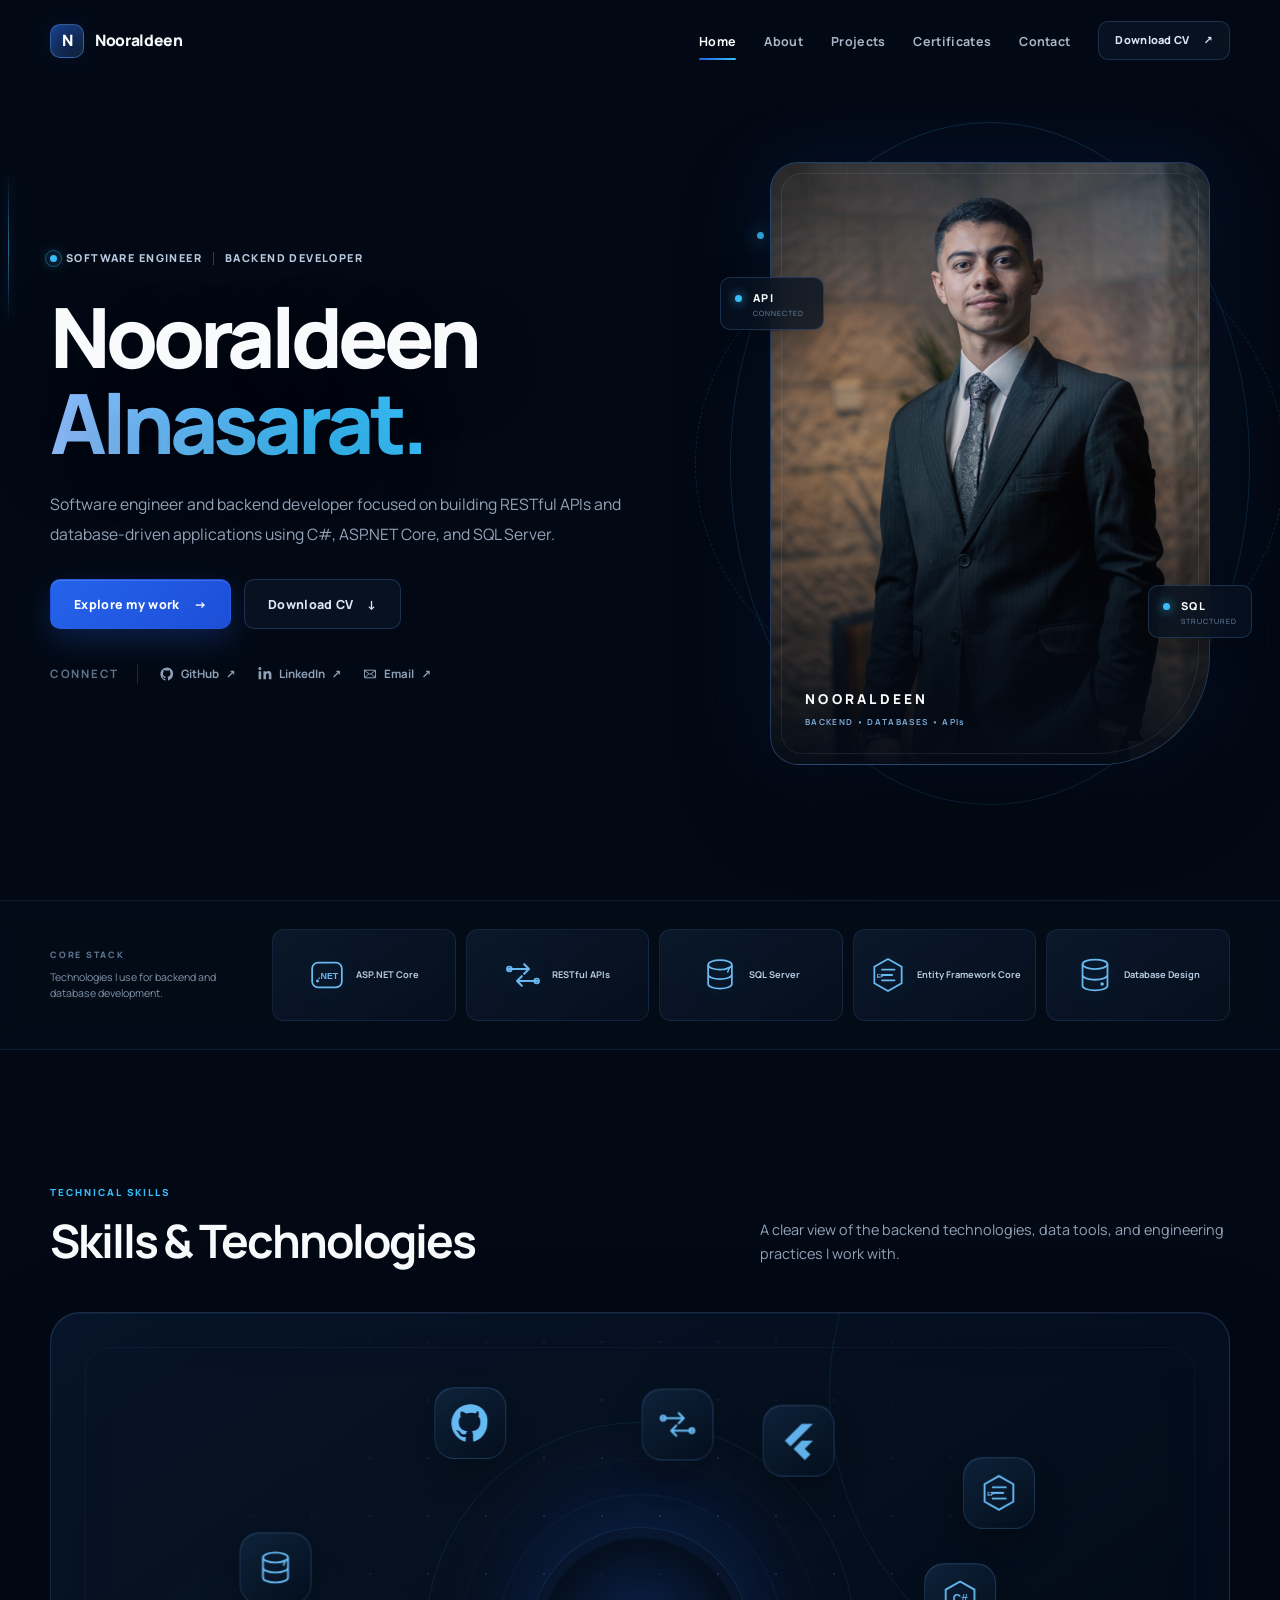
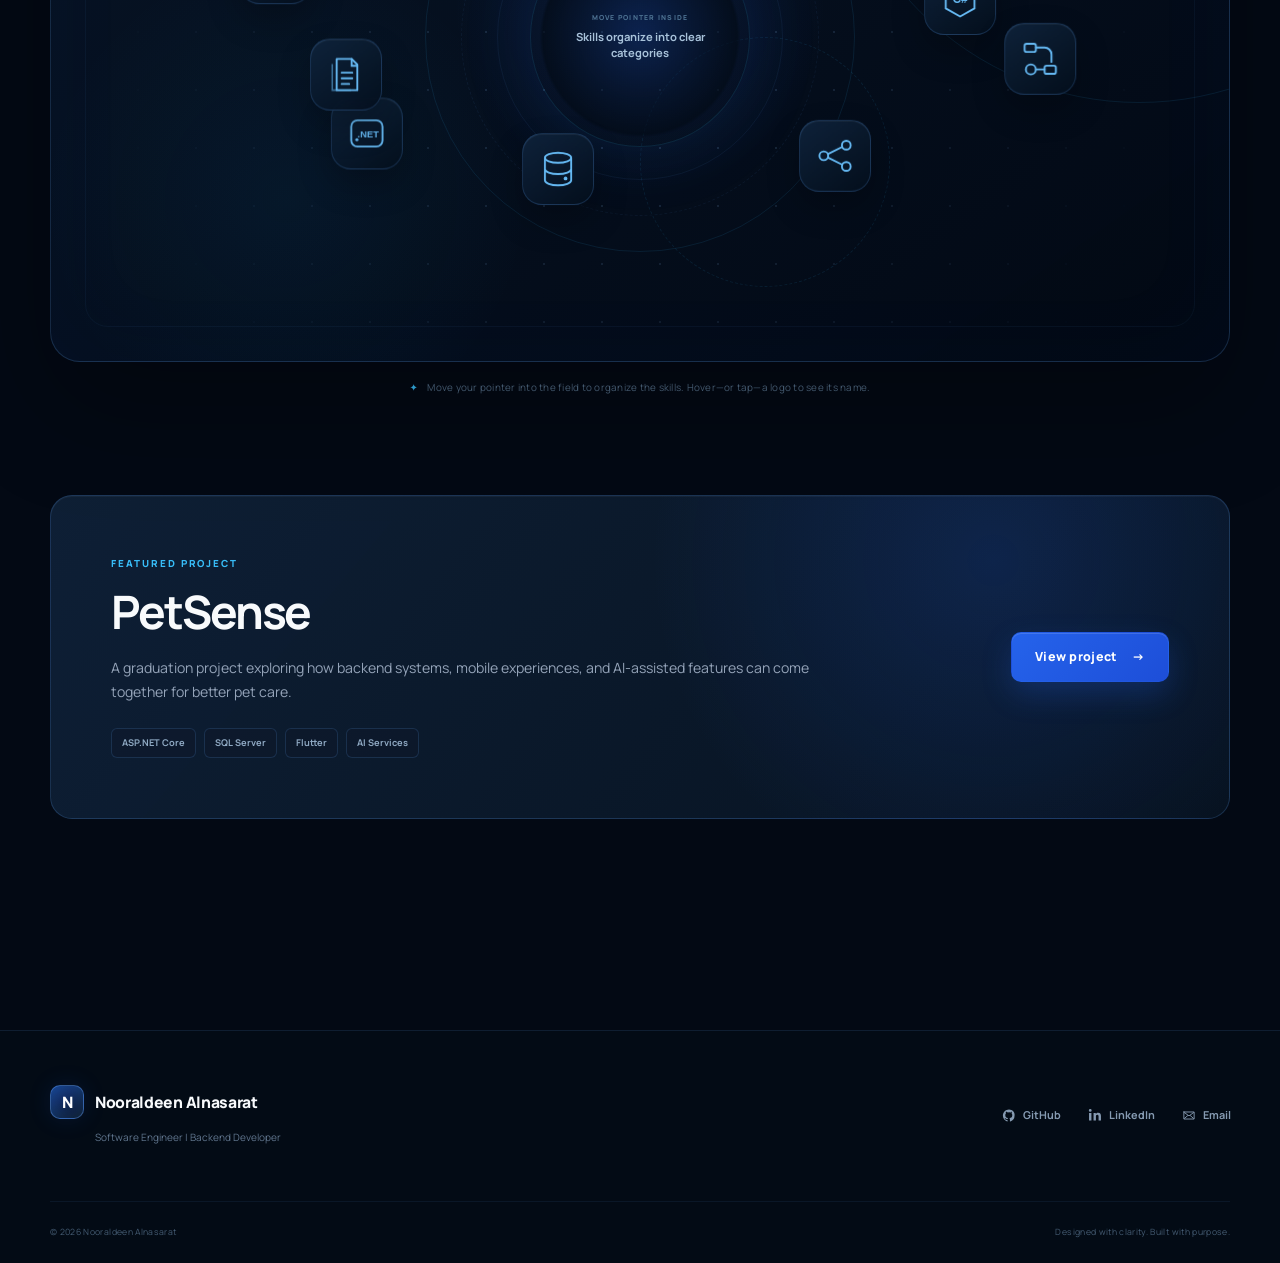
==== commit 17f0c82b: "Clarify homepage identity and organize technical skills" ====
--- a/index.html
+++ b/index.html
@@ -9,8 +9,9 @@
   <link rel="preconnect" href="https://fonts.googleapis.com">
   <link rel="preconnect" href="https://fonts.gstatic.com" crossorigin>
   <link href="https://fonts.googleapis.com/css2?family=Manrope:wght@400;500;600;700;800&display=swap" rel="stylesheet">
-  <link rel="stylesheet" href="css/style.css">
-  <script src="js/main.js" defer></script>
+  <link rel="stylesheet" href="css/style.css?v=4">
+  <script src="js/main.js?v=4" defer></script>
+  <script src="js/skill-field.js?v=4" defer></script>
 </head>
 <body data-page="home">
   <a class="skip-link" href="#main">Skip to content</a>
@@ -31,10 +32,9 @@
   <main id="main">
     <section class="hero container">
       <div class="hero-copy reveal">
-        <div class="eyebrow"><span class="status-dot"></span> Software Engineering Graduate <span class="eyebrow-divider"></span> Backend Developer</div>
-        <h1>Building the systems<br><span>behind great products.</span></h1>
-        <p class="hero-name">I’m <strong>Nooraldeen Alnasarat.</strong></p>
-        <p class="hero-intro">Focused on backend development, databases, and RESTful APIs, with practical academic experience turning structured ideas into reliable software systems.</p>
+        <div class="eyebrow"><span class="status-dot"></span> Software Engineer <span class="eyebrow-divider"></span> Backend Developer</div>
+        <h1 class="identity-heading">Nooraldeen<br><span>Alnasarat.</span></h1>
+        <p class="hero-intro">Software engineer and backend developer focused on building RESTful APIs and database-driven applications using C#, ASP.NET Core, and SQL Server.</p>
         <div class="hero-actions">
           <a class="button button-primary" href="projects.html">Explore my work <span aria-hidden="true">→</span></a>
           <a class="button button-secondary" href="assets/docs/Nooraldeen_Alnasarat_CV.pdf" download>Download CV <span aria-hidden="true">↓</span></a>
@@ -60,54 +60,48 @@
       </div>
     </section>
 
-    <section class="tech-strip" aria-label="Core technologies">
-      <div class="container tech-list">
-        <span>CORE STACK</span><i></i><strong>ASP.NET Core</strong><i></i><strong>RESTful APIs</strong><i></i><strong>SQL Server</strong><i></i><strong>Entity Framework Core</strong><i></i><strong>Database Design</strong>
+    <section class="core-stack" aria-labelledby="core-stack-title">
+      <div class="container">
+        <div class="core-stack-heading"><span>CORE STACK</span><p id="core-stack-title">Technologies I use for backend and database development.</p></div>
+        <div class="core-stack-grid">
+          <div class="core-tech"><i class="tech-logo" data-tech-icon="dotnet" aria-hidden="true"></i><strong>ASP.NET Core</strong></div>
+          <div class="core-tech"><i class="tech-logo" data-tech-icon="rest" aria-hidden="true"></i><strong>RESTful APIs</strong></div>
+          <div class="core-tech"><i class="tech-logo" data-tech-icon="sqlserver" aria-hidden="true"></i><strong>SQL Server</strong></div>
+          <div class="core-tech"><i class="tech-logo" data-tech-icon="efcore" aria-hidden="true"></i><strong>Entity Framework Core</strong></div>
+          <div class="core-tech"><i class="tech-logo" data-tech-icon="database" aria-hidden="true"></i><strong>Database Design</strong></div>
+        </div>
       </div>
     </section>
 
-    <section class="section universe-section container" aria-labelledby="universe-title">
+    <section class="section universe-section container" aria-labelledby="skills-title">
       <div class="section-heading reveal">
-        <div><p class="kicker">INTERACTIVE TECHNICAL UNIVERSE</p><h2 id="universe-title">Explore the systems I build with.</h2></div>
-        <p>Move through the constellation. Select a technology to reveal the tools and engineering ideas connected to it.</p>
+        <div><p class="kicker">TECHNICAL SKILLS</p><h2 id="skills-title">Skills & Technologies</h2></div>
+        <p>A clear view of the backend technologies, data tools, and engineering practices I work with.</p>
       </div>
-      <div class="universe-shell reveal" data-constellation>
+      <div class="universe-shell skill-field reveal" data-skill-field aria-label="Interactive skills and technologies">
         <canvas class="constellation-canvas" aria-hidden="true"></canvas>
         <div class="universe-ambient" aria-hidden="true"><i></i><i></i><i></i></div>
-        <div class="universe-core" aria-hidden="true"><span>TECHNICAL</span><strong>UNIVERSE</strong><small>SELECT A NODE</small></div>
-        <button class="skill-node skill-node-primary" type="button" data-skill="ASP.NET Core" data-description="Structured backend foundations and Web API development." data-related="C#,RESTful APIs,Entity Framework Core,Backend Development">ASP.NET Core</button>
-        <button class="skill-node" type="button" data-skill="C#" data-description="The primary language behind my .NET backend work." data-related="ASP.NET Core,Backend Development,Entity Framework Core">C#</button>
-        <button class="skill-node" type="button" data-skill="RESTful APIs" data-description="Clear endpoints and dependable data flow between systems." data-related="ASP.NET Core,API Integration,Backend Development">RESTful APIs</button>
-        <button class="skill-node" type="button" data-skill="SQL Server" data-description="Relational data storage, querying, and application support." data-related="Database Design,Entity Framework Core,Backend Development">SQL Server</button>
-        <button class="skill-node" type="button" data-skill="Entity Framework Core" data-description="Practical data access and relational mapping in .NET." data-related="C#,ASP.NET Core,SQL Server,Database Design">Entity Framework Core</button>
-        <button class="skill-node" type="button" data-skill="Database Design" data-description="Structured relational models designed for clarity and consistency." data-related="SQL Server,Entity Framework Core,System Analysis">Database Design</button>
-        <button class="skill-node" type="button" data-skill="Backend Development" data-description="The logic, structure, and services behind useful digital products." data-related="C#,ASP.NET Core,RESTful APIs,Database Design">Backend Development</button>
-        <button class="skill-node" type="button" data-skill="API Integration" data-description="Connecting application interfaces to reliable backend services." data-related="RESTful APIs,ASP.NET Core,Flutter Integration">API Integration</button>
-        <button class="skill-node" type="button" data-skill="System Analysis" data-description="Clarifying requirements, flows, and technical direction before implementation." data-related="Database Design,Technical Documentation,Digital Products">System Analysis</button>
-        <button class="skill-node" type="button" data-skill="Git & GitHub" data-description="Version control and organized project collaboration." data-related="Technical Documentation,Software Engineering">Git & GitHub</button>
-        <button class="skill-node" type="button" data-skill="Technical Documentation" data-description="Making software decisions, plans, and system behavior understandable." data-related="System Analysis,Software Engineering,Git & GitHub">Technical Documentation</button>
-        <button class="skill-node" type="button" data-skill="Digital Products" data-description="Connecting technical systems to real user and product needs." data-related="System Analysis,Backend Development,Software Engineering">Digital Products</button>
-        <button class="skill-node" type="button" data-skill="Flutter Integration" data-description="Connecting Flutter application screens with backend APIs." data-related="API Integration,RESTful APIs,Digital Products">Flutter Integration</button>
-        <button class="skill-node" type="button" data-skill="Software Engineering" data-description="A disciplined foundation for building, documenting, and improving software." data-related="System Analysis,Technical Documentation,Backend Development">Software Engineering</button>
-        <div class="skill-readout" aria-live="polite">
-          <span class="skill-readout-index">SYS / 01</span>
-          <div><small>ACTIVE TECHNOLOGY</small><strong data-skill-title>ASP.NET Core</strong><p data-skill-description>Structured backend foundations and Web API development.</p></div>
-          <i class="skill-readout-signal" aria-hidden="true"></i>
-        </div>
+        <div class="skill-category-label" data-category-label="backend">BACKEND</div>
+        <div class="skill-category-label" data-category-label="data">DATA & DATABASES</div>
+        <div class="skill-category-label" data-category-label="engineering">ENGINEERING & TOOLS</div>
+
+        <button class="skill-orb" type="button" data-category="backend" data-tech-icon="csharp" data-tooltip="C#" aria-label="C#"></button>
+        <button class="skill-orb" type="button" data-category="backend" data-tech-icon="dotnet" data-tooltip="ASP.NET Core" aria-label="ASP.NET Core"></button>
+        <button class="skill-orb" type="button" data-category="backend" data-tech-icon="rest" data-tooltip="RESTful APIs" aria-label="RESTful APIs"></button>
+        <button class="skill-orb" type="button" data-category="backend" data-tech-icon="integration" data-tooltip="API Integration" aria-label="API Integration"></button>
+
+        <button class="skill-orb" type="button" data-category="data" data-tech-icon="sqlserver" data-tooltip="SQL Server" aria-label="SQL Server"></button>
+        <button class="skill-orb" type="button" data-category="data" data-tech-icon="efcore" data-tooltip="Entity Framework Core" aria-label="Entity Framework Core"></button>
+        <button class="skill-orb" type="button" data-category="data" data-tech-icon="database" data-tooltip="Database Design" aria-label="Database Design"></button>
+
+        <button class="skill-orb" type="button" data-category="engineering" data-tech-icon="github" data-tooltip="Git & GitHub" aria-label="Git and GitHub"></button>
+        <button class="skill-orb" type="button" data-category="engineering" data-tech-icon="analysis" data-tooltip="System Analysis" aria-label="System Analysis"></button>
+        <button class="skill-orb" type="button" data-category="engineering" data-tech-icon="docs" data-tooltip="Technical Documentation" aria-label="Technical Documentation"></button>
+        <button class="skill-orb" type="button" data-category="engineering" data-tech-icon="flutter" data-tooltip="Flutter Integration" aria-label="Flutter Integration"></button>
+
+        <div class="skill-field-message" aria-hidden="true"><span>MOVE POINTER INSIDE</span><strong>Skills organize into clear categories</strong></div>
       </div>
-      <p class="universe-hint reveal"><span aria-hidden="true">✦</span> Move your pointer through the field or select a node to map related technologies.</p>
-    </section>
-
-    <section class="section container">
-      <div class="section-heading reveal">
-        <div><p class="kicker">WHAT I FOCUS ON</p><h2>Engineering with purpose.</h2></div>
-        <p>I care about the quiet architecture behind useful products: clear APIs, dependable data, and systems that make sense.</p>
-      </div>
-      <div class="focus-grid">
-        <article class="focus-card reveal"><span class="card-number">01</span><div class="icon-box">{ }</div><h3>Backend Development</h3><p>Building structured server-side foundations with ASP.NET Core and practical engineering principles.</p><a href="about.html">Learn more <span>→</span></a></article>
-        <article class="focus-card featured reveal reveal-delay"><span class="card-number">02</span><div class="icon-box">↔</div><h3>RESTful APIs</h3><p>Connecting product experiences through clear, maintainable endpoints and thoughtful data flows.</p><a href="projects.html">See in context <span>→</span></a></article>
-        <article class="focus-card reveal reveal-delay-2"><span class="card-number">03</span><div class="icon-box">▱</div><h3>Data & Databases</h3><p>Designing relational data models that keep applications consistent, useful, and ready to grow.</p><a href="about.html">Learn more <span>→</span></a></article>
-      </div>
+      <p class="universe-hint reveal"><span aria-hidden="true">✦</span> Move your pointer into the field to organize the skills. Hover—or tap—a logo to see its name.</p>
     </section>
 
     <section class="section section-compact container reveal">
@@ -119,7 +113,7 @@
   </main>
 
   <footer class="site-footer">
-    <div class="container footer-main"><div><a class="brand" href="index.html"><span class="brand-mark">N</span><span>Nooraldeen Alnasarat</span></a><p>Software Engineering Graduate | Backend Developer</p></div><div class="footer-links"><a href="https://github.com/Nooraldeen2003" target="_blank" rel="noopener noreferrer">GitHub</a><a href="https://www.linkedin.com/in/nooraldeen-alnasarat-7274792aa/" target="_blank" rel="noopener noreferrer">LinkedIn</a><a href="mailto:nooraldeen.alnasarat03@gmail.com">Email</a></div></div>
+    <div class="container footer-main"><div><a class="brand" href="index.html"><span class="brand-mark">N</span><span>Nooraldeen Alnasarat</span></a><p>Software Engineer | Backend Developer</p></div><div class="footer-links"><a href="https://github.com/Nooraldeen2003" target="_blank" rel="noopener noreferrer">GitHub</a><a href="https://www.linkedin.com/in/nooraldeen-alnasarat-7274792aa/" target="_blank" rel="noopener noreferrer">LinkedIn</a><a href="mailto:nooraldeen.alnasarat03@gmail.com">Email</a></div></div>
     <div class="container footer-bottom"><span>© <span data-year></span> Nooraldeen Alnasarat</span><span>Designed with clarity. Built with purpose.</span></div>
   </footer>
 </body>
--- a/css/style.css
+++ b/css/style.css
@@ -272,6 +272,7 @@
 }
 
 html { background: var(--bg-main); }
+html,body { max-width:100%; overflow-x:clip; }
 body::before {
   background:
     radial-gradient(circle at 74% 12%, rgba(37,99,235,.18), transparent 28%),
@@ -398,6 +399,85 @@
   .skill-readout strong { font-size: .72rem; }
 }
 
+/* Clear identity, core stack logos, and practical skill field */
+.cursor-glow {
+  z-index: 1150; width: 390px; height: 390px;
+  background: radial-gradient(circle,rgba(125,211,252,.19) 0%,rgba(56,189,248,.11) 22%,rgba(37,99,235,.055) 43%,transparent 69%);
+  filter: blur(3px); mix-blend-mode: screen;
+}
+.identity-heading { font-size: clamp(3rem,6.5vw,5.6rem) !important; }
+.identity-heading span { background: linear-gradient(90deg,#93c5fd 0%,#38bdf8 80%); -webkit-background-clip:text; background-clip:text; }
+.hero .identity-heading + .hero-intro { max-width: 690px; margin-top: 24px; }
+
+.core-stack { position: relative; z-index: 3; padding: 28px 0; border-block: 1px solid rgba(96,165,250,.12); background: rgba(4,13,25,.76); backdrop-filter: blur(14px); }
+.core-stack > .container { display: grid; grid-template-columns: 190px 1fr; align-items: center; gap: 32px; }
+.core-stack-heading span { display:block; color:#5d7791; font-size:.55rem; font-weight:800; letter-spacing:.2em; }
+.core-stack-heading p { margin:6px 0 0; color:#8194aa; font-size:.66rem; line-height:1.55; }
+.core-stack-grid { display:grid; grid-template-columns:repeat(5,minmax(0,1fr)); gap:10px; }
+.core-tech { display:flex; min-width:0; min-height:92px; align-items:center; justify-content:center; gap:10px; padding:13px 9px; border:1px solid rgba(96,165,250,.12); border-radius:12px; background:linear-gradient(145deg,rgba(15,31,52,.7),rgba(6,17,31,.74)); transition:transform .3s var(--ease-out-expo),border-color .3s ease,background .3s ease; }
+.core-tech:hover { transform:translateY(-4px); border-color:rgba(56,189,248,.35); background:linear-gradient(145deg,rgba(22,48,78,.78),rgba(7,20,37,.8)); }
+.core-tech strong { min-width:0; color:#b8cbe0; font-size:.58rem; line-height:1.35; text-align:left; }
+.tech-logo { display:grid; width:38px; height:38px; flex:0 0 38px; place-items:center; color:#69b8f0; font-style:normal; filter:drop-shadow(0 0 11px rgba(56,189,248,.13)); }
+.tech-logo svg,.skill-orb svg { display:block; width:100%; height:100%; overflow:visible; fill:currentColor; }
+.skill-orb[data-tech-icon="github"] path { fill:currentColor; }
+
+.skill-field { height:650px; cursor:default; }
+.skill-field-message { position:absolute; z-index:2; top:50%; left:50%; display:grid; width:220px; height:220px; place-content:center; transform:translate(-50%,-50%); border:1px solid rgba(56,189,248,.13); border-radius:50%; text-align:center; background:radial-gradient(circle,rgba(37,99,235,.15),rgba(3,12,24,.72) 63%,transparent 65%); box-shadow:0 0 75px rgba(37,99,235,.13); pointer-events:none; transition:opacity .45s ease,transform .55s var(--ease-out-expo); }
+.skill-field-message::before,.skill-field-message::after { content:""; position:absolute; border:1px solid rgba(96,165,250,.07); border-radius:50%; }
+.skill-field-message::before { inset:-34px; }.skill-field-message::after { inset:-70px; border-style:dashed; }
+.skill-field-message span,.skill-field-message strong { display:block; }
+.skill-field-message span { color:#4d7191; font-size:.43rem; font-weight:800; letter-spacing:.18em; }
+.skill-field-message strong { max-width:150px; margin:5px auto 0; color:#a8c2da; font-size:.7rem; line-height:1.45; }
+.skill-field.is-organized .skill-field-message { opacity:.1; transform:translate(-50%,-50%) scale(.78); }
+.skill-category-label { position:absolute; z-index:5; left:38px; color:#4f789b; font-size:.48rem; font-weight:800; letter-spacing:.18em; opacity:0; transform:translateX(-10px); transition:opacity .35s ease,transform .45s var(--ease-out-expo); pointer-events:none; }
+.skill-category-label[data-category-label="backend"] { top:90px; }
+.skill-category-label[data-category-label="data"] { top:280px; }
+.skill-category-label[data-category-label="engineering"] { top:465px; }
+.skill-field.is-organized .skill-category-label { opacity:1; transform:none; }
+.skill-orb { position:absolute; z-index:6; top:0; left:0; display:grid; width:72px; height:72px; place-items:center; padding:15px; border:1px solid rgba(96,165,250,.2); border-radius:20px; color:#66baf4; background:linear-gradient(145deg,rgba(16,37,62,.88),rgba(4,15,29,.9)); box-shadow:0 15px 34px rgba(0,0,0,.24),inset 0 1px rgba(255,255,255,.05); backdrop-filter:blur(10px); cursor:pointer; will-change:transform; transition:border-color .25s ease,color .25s ease,background .25s ease,box-shadow .25s ease; }
+.skill-orb:hover,.skill-orb:focus-visible { z-index:12; color:#bde8ff; border-color:rgba(56,189,248,.62); background:linear-gradient(145deg,rgba(27,68,106,.95),rgba(7,24,43,.95)); box-shadow:0 18px 45px rgba(0,0,0,.3),0 0 28px rgba(37,99,235,.28),inset 0 1px rgba(255,255,255,.08); }
+.skill-orb::after { content:attr(data-tooltip); position:absolute; bottom:calc(100% + 10px); left:50%; width:max-content; max-width:160px; padding:6px 9px; transform:translate(-50%,6px); border:1px solid rgba(96,165,250,.25); border-radius:7px; color:#e9f5ff; background:rgba(3,12,24,.96); box-shadow:0 8px 25px rgba(0,0,0,.3); font-size:.5rem; font-weight:700; letter-spacing:.02em; opacity:0; pointer-events:none; transition:opacity .2s ease,transform .25s ease; }
+.skill-orb:hover::after,.skill-orb:focus-visible::after { opacity:1; transform:translate(-50%,0); }
+.skill-field.is-organized .skill-orb::after { top:calc(100% + 7px); bottom:auto; color:#7f9ab4; border:0; background:transparent; box-shadow:none; opacity:1; transform:translate(-50%,0); }
+.skill-field.is-organized .skill-orb:hover::after,.skill-field.is-organized .skill-orb:focus-visible::after { color:#e9f5ff; }
+.skill-field.is-organized .skill-orb::before { content:attr(data-tooltip); position:absolute; bottom:calc(100% + 10px); left:50%; width:max-content; max-width:160px; padding:6px 9px; transform:translate(-50%,6px); border:1px solid rgba(96,165,250,.25); border-radius:7px; color:#e9f5ff; background:rgba(3,12,24,.96); box-shadow:0 8px 25px rgba(0,0,0,.3); font-size:.5rem; font-weight:700; opacity:0; pointer-events:none; transition:opacity .2s ease,transform .25s ease; }
+.skill-field.is-organized .skill-orb:hover::before,.skill-field.is-organized .skill-orb:focus-visible::before { opacity:1; transform:translate(-50%,0); }
+
+@media (max-width:980px) {
+  .core-stack > .container { grid-template-columns:1fr; gap:17px; }
+  .core-stack-heading { display:flex; align-items:center; justify-content:space-between; gap:20px; }
+  .core-stack-heading p { max-width:400px; margin:0; text-align:right; }
+  .core-tech { flex-direction:column; min-height:102px; gap:8px; }
+  .core-tech strong { text-align:center; }
+}
+
+@media (max-width:720px) {
+  .identity-heading { font-size:clamp(2.65rem,13.5vw,3.7rem) !important; }
+  .hero .identity-heading + .hero-intro { margin-top:18px; }
+  .core-stack { padding:24px 0; }
+  .core-stack-heading { align-items:flex-start; flex-direction:column; gap:5px; }
+  .core-stack-heading p { max-width:none; text-align:left; }
+  .core-stack-grid { grid-template-columns:repeat(2,minmax(0,1fr)); }
+  .core-tech { min-height:92px; }
+  .core-tech:last-child { grid-column:1/-1; }
+  .skill-field { height:720px; }
+  .skill-field-message { display:none; }
+  .skill-field .skill-category-label { left:16px; opacity:1; transform:none; }
+  .skill-category-label[data-category-label="backend"] { top:54px; }
+  .skill-category-label[data-category-label="data"] { top:278px; }
+  .skill-category-label[data-category-label="engineering"] { top:470px; }
+  .skill-orb { width:60px; height:60px; padding:12px; border-radius:17px; }
+  .skill-field .skill-orb::after { top:calc(100% + 5px); bottom:auto; max-width:110px; padding:0; color:#7890a8; border:0; background:transparent; box-shadow:none; font-size:.43rem; opacity:1; transform:translate(-50%,0); }
+}
+
+@media (max-width:380px) {
+  .core-stack-grid { gap:8px; }
+  .core-tech { padding-inline:6px; }
+  .core-tech strong { font-size:.53rem; }
+  .skill-field { height:760px; }
+  .skill-orb { width:54px; height:54px; padding:11px; }
+}
+
 @media (pointer: coarse) {
   .skill-node { backdrop-filter: blur(7px); }
   .universe-hint { content: "Tap a node to map related technologies."; }
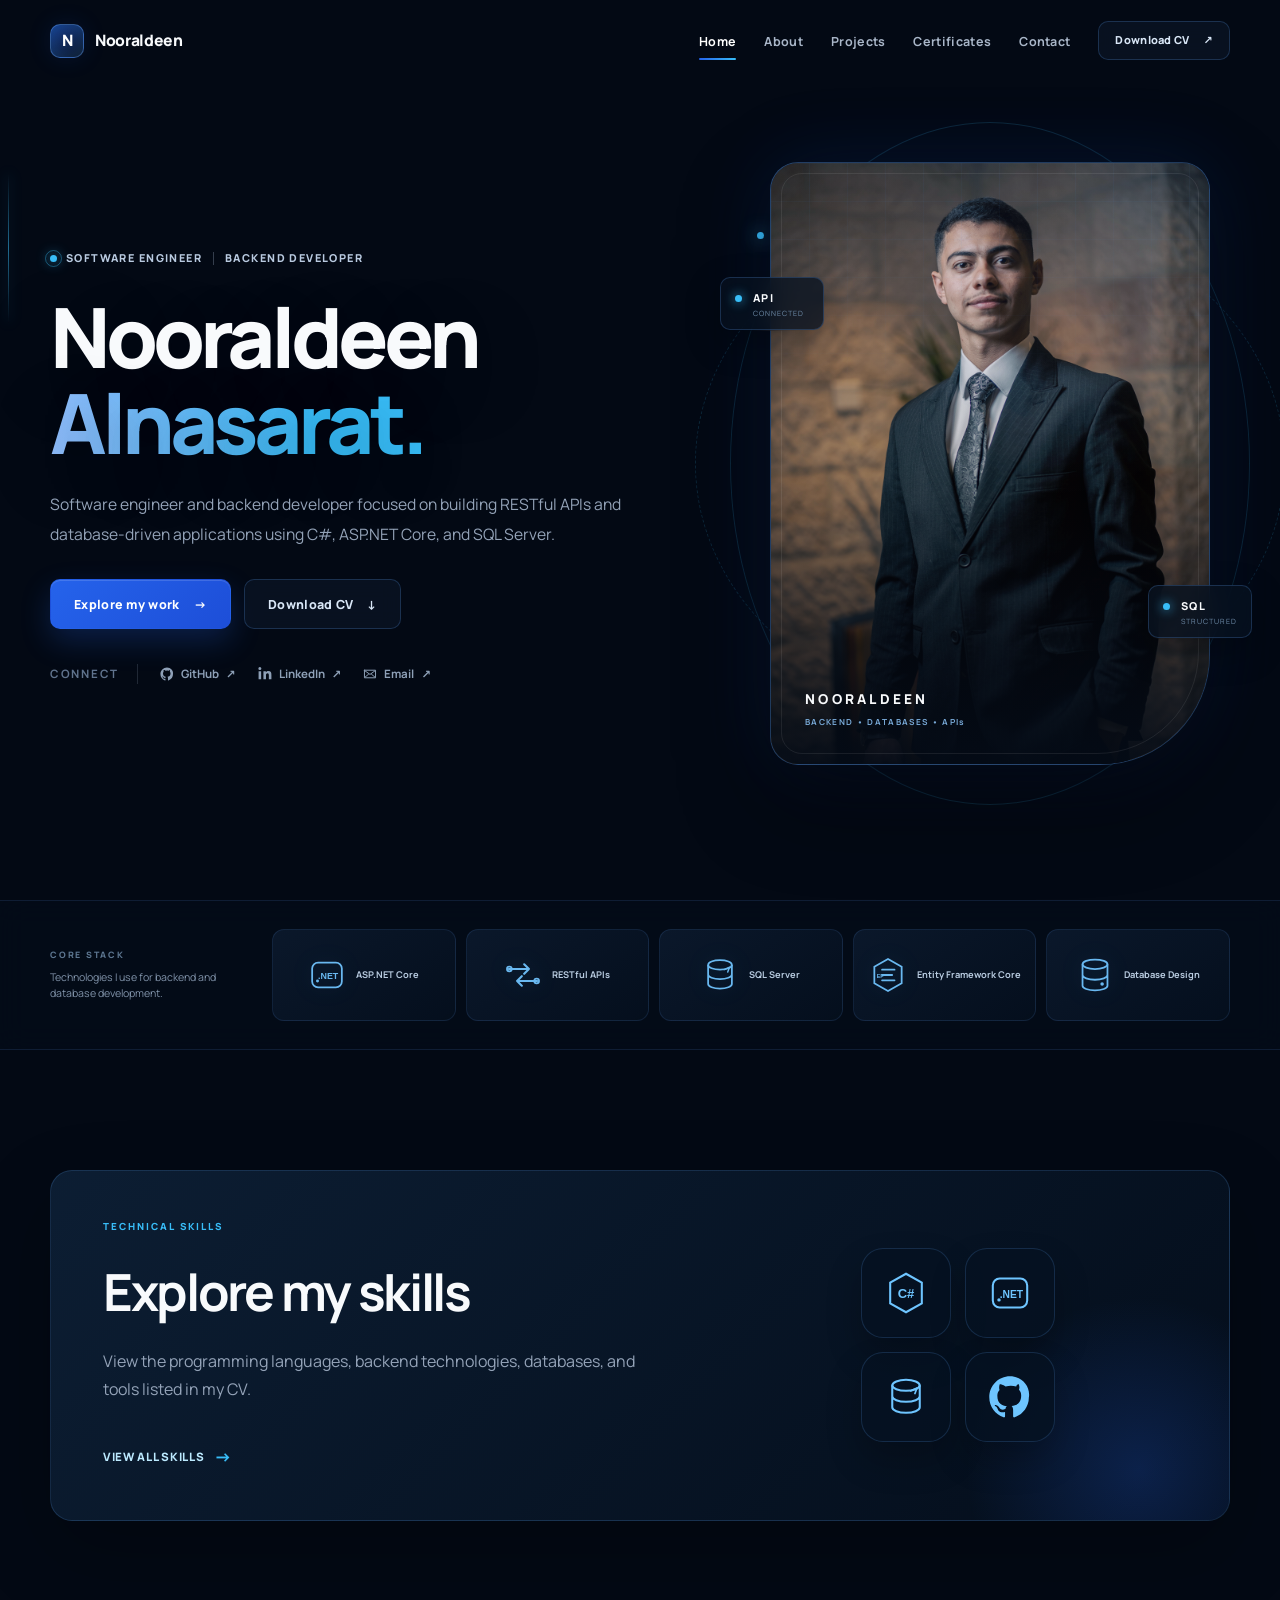
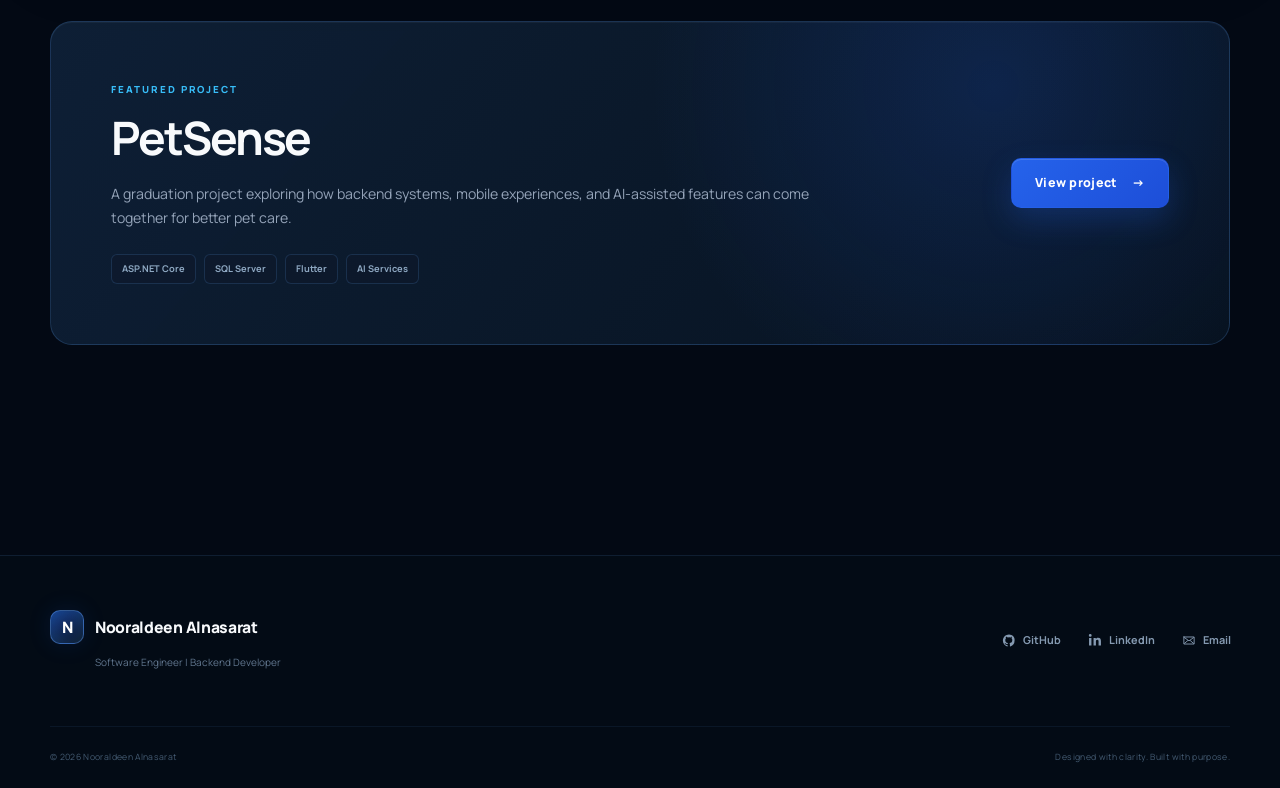
==== commit 7b6261ca: "Simplify portfolio content and align skills with CV" ====
--- a/index.html
+++ b/index.html
@@ -3,15 +3,14 @@
 <head>
   <meta charset="UTF-8">
   <meta name="viewport" content="width=device-width, initial-scale=1.0">
-  <meta name="description" content="Nooraldeen Alnasarat — backend-focused software engineering graduate building reliable APIs, databases, and digital products.">
+  <meta name="description" content="Nooraldeen Alnasarat — software engineer and backend developer focused on APIs and database-driven applications.">
   <meta name="theme-color" content="#071120">
   <title>Nooraldeen Alnasarat | Backend Developer</title>
   <link rel="preconnect" href="https://fonts.googleapis.com">
   <link rel="preconnect" href="https://fonts.gstatic.com" crossorigin>
   <link href="https://fonts.googleapis.com/css2?family=Manrope:wght@400;500;600;700;800&display=swap" rel="stylesheet">
-  <link rel="stylesheet" href="css/style.css?v=4">
-  <script src="js/main.js?v=4" defer></script>
-  <script src="js/skill-field.js?v=4" defer></script>
+  <link rel="stylesheet" href="css/style.css?v=5">
+  <script src="js/main.js?v=5" defer></script>
 </head>
 <body data-page="home">
   <a class="skip-link" href="#main">Skip to content</a>
@@ -73,35 +72,11 @@
       </div>
     </section>
 
-    <section class="section universe-section container" aria-labelledby="skills-title">
-      <div class="section-heading reveal">
-        <div><p class="kicker">TECHNICAL SKILLS</p><h2 id="skills-title">Skills & Technologies</h2></div>
-        <p>A clear view of the backend technologies, data tools, and engineering practices I work with.</p>
-      </div>
-      <div class="universe-shell skill-field reveal" data-skill-field aria-label="Interactive skills and technologies">
-        <canvas class="constellation-canvas" aria-hidden="true"></canvas>
-        <div class="universe-ambient" aria-hidden="true"><i></i><i></i><i></i></div>
-        <div class="skill-category-label" data-category-label="backend">BACKEND</div>
-        <div class="skill-category-label" data-category-label="data">DATA & DATABASES</div>
-        <div class="skill-category-label" data-category-label="engineering">ENGINEERING & TOOLS</div>
-
-        <button class="skill-orb" type="button" data-category="backend" data-tech-icon="csharp" data-tooltip="C#" aria-label="C#"></button>
-        <button class="skill-orb" type="button" data-category="backend" data-tech-icon="dotnet" data-tooltip="ASP.NET Core" aria-label="ASP.NET Core"></button>
-        <button class="skill-orb" type="button" data-category="backend" data-tech-icon="rest" data-tooltip="RESTful APIs" aria-label="RESTful APIs"></button>
-        <button class="skill-orb" type="button" data-category="backend" data-tech-icon="integration" data-tooltip="API Integration" aria-label="API Integration"></button>
-
-        <button class="skill-orb" type="button" data-category="data" data-tech-icon="sqlserver" data-tooltip="SQL Server" aria-label="SQL Server"></button>
-        <button class="skill-orb" type="button" data-category="data" data-tech-icon="efcore" data-tooltip="Entity Framework Core" aria-label="Entity Framework Core"></button>
-        <button class="skill-orb" type="button" data-category="data" data-tech-icon="database" data-tooltip="Database Design" aria-label="Database Design"></button>
-
-        <button class="skill-orb" type="button" data-category="engineering" data-tech-icon="github" data-tooltip="Git & GitHub" aria-label="Git and GitHub"></button>
-        <button class="skill-orb" type="button" data-category="engineering" data-tech-icon="analysis" data-tooltip="System Analysis" aria-label="System Analysis"></button>
-        <button class="skill-orb" type="button" data-category="engineering" data-tech-icon="docs" data-tooltip="Technical Documentation" aria-label="Technical Documentation"></button>
-        <button class="skill-orb" type="button" data-category="engineering" data-tech-icon="flutter" data-tooltip="Flutter Integration" aria-label="Flutter Integration"></button>
-
-        <div class="skill-field-message" aria-hidden="true"><span>MOVE POINTER INSIDE</span><strong>Skills organize into clear categories</strong></div>
-      </div>
-      <p class="universe-hint reveal"><span aria-hidden="true">✦</span> Move your pointer into the field to organize the skills. Hover—or tap—a logo to see its name.</p>
+    <section class="section container reveal" aria-labelledby="skills-title">
+      <a class="skills-gateway" href="about.html#skills">
+        <div class="skills-gateway-copy"><p class="kicker">TECHNICAL SKILLS</p><h2 id="skills-title">Explore my skills</h2><p>View the programming languages, backend technologies, databases, and tools listed in my CV.</p><span class="gateway-action">View all skills <i aria-hidden="true">→</i></span></div>
+        <div class="gateway-logos" aria-hidden="true"><i data-tech-icon="csharp"></i><i data-tech-icon="dotnet"></i><i data-tech-icon="sqlserver"></i><i data-tech-icon="github"></i></div>
+      </a>
     </section>
 
     <section class="section section-compact container reveal">
--- a/css/style.css
+++ b/css/style.css
@@ -492,3 +492,70 @@
   .universe-shell { display:flex; height:auto; min-height:0; padding:24px 18px 125px; flex-wrap:wrap; align-content:flex-start; gap:8px; }
   .skill-node { position:static; transform:none!important; opacity:1!important; }
 }
+
+/* Direct page introductions and CV-aligned skills */
+.simple-page-header { position:relative; z-index:3; max-width:920px; padding-top:125px; padding-bottom:30px; }
+.simple-page-header h1 { margin:10px 0 14px; color:var(--text); font-size:clamp(2.35rem,5vw,4rem); line-height:1.05; letter-spacing:-.055em; }
+.simple-page-header > p:last-child { max-width:720px; margin:0; color:var(--text-muted); font-size:.95rem; line-height:1.75; }
+.about-layout-compact { padding-top:38px; }
+.skills-section { scroll-margin-top:88px; }
+
+.skills-gateway { position:relative; display:grid; grid-template-columns:1.15fr .85fr; min-height:300px; align-items:center; gap:45px; padding:48px 52px; overflow:hidden; border:1px solid rgba(96,165,250,.18); border-radius:22px; color:inherit; background:linear-gradient(135deg,rgba(13,32,54,.92),rgba(4,14,27,.94)); box-shadow:0 30px 80px rgba(0,0,0,.24); transition:transform .4s var(--ease-out-expo),border-color .3s ease,box-shadow .3s ease; }
+.skills-gateway::before { content:""; position:absolute; inset:auto -90px -130px auto; width:360px; height:360px; border-radius:50%; background:radial-gradient(circle,rgba(37,99,235,.22),transparent 68%); }
+.skills-gateway:hover { transform:translateY(-6px); border-color:rgba(56,189,248,.4); box-shadow:0 38px 95px rgba(0,0,0,.3),0 0 45px rgba(37,99,235,.1); }
+.skills-gateway-copy { position:relative; z-index:2; }
+.skills-gateway h2 { margin:8px 0 12px; font-size:clamp(2rem,4vw,3.25rem); letter-spacing:-.045em; }
+.skills-gateway-copy > p:not(.kicker) { max-width:570px; color:var(--text-muted); line-height:1.75; }
+.gateway-action { display:inline-flex; align-items:center; gap:10px; margin-top:23px; color:#bceaff; font-size:.72rem; font-weight:800; letter-spacing:.06em; text-transform:uppercase; }
+.gateway-action i { color:var(--accent-cyan); font-size:1.1rem; font-style:normal; transition:transform .25s ease; }
+.skills-gateway:hover .gateway-action i { transform:translateX(6px); }
+.gateway-logos { position:relative; z-index:2; display:grid; grid-template-columns:repeat(2,90px); justify-content:center; gap:14px; }
+.gateway-logos i { display:grid; width:90px; height:90px; place-items:center; padding:22px; border:1px solid rgba(96,165,250,.18); border-radius:22px; color:#6ec5ff; background:rgba(5,18,34,.82); box-shadow:0 18px 35px rgba(0,0,0,.22); font-style:normal; }
+.gateway-logos svg { width:100%; height:100%; fill:currentColor; }
+
+.skills-section .skill-field { height:930px; }
+.skills-section .skill-category-label[data-category-label="languages"] { top:53px; }
+.skills-section .skill-category-label[data-category-label="backend"] { top:193px; }
+.skills-section .skill-category-label[data-category-label="databases"] { top:333px; }
+.skills-section .skill-category-label[data-category-label="tools"] { top:473px; }
+.skills-section .skill-category-label[data-category-label="productivity"] { top:613px; }
+.skills-section .skill-category-label[data-category-label="other"] { top:753px; }
+.skill-orb[data-tech-icon="csharp"],.skill-orb[data-tech-icon="dotnet"],.skill-orb[data-tech-icon="efcore"],.skill-orb[data-tech-icon="visualstudio"] { color:#9b7cff; }
+.skill-orb[data-tech-icon="cpp"],.skill-orb[data-tech-icon="css"],.skill-orb[data-tech-icon="vscode"] { color:#4aa7ff; }
+.skill-orb[data-tech-icon="html"],.skill-orb[data-tech-icon="git"],.skill-orb[data-tech-icon="office"] { color:#f2764b; }
+.skill-orb[data-tech-icon="sqlserver"],.skill-orb[data-tech-icon="ssms"] { color:#ef6b6b; }
+.skill-orb[data-tech-icon="googleworkspace"] { color:#65a6ff; }
+.skill-orb[data-tech-icon="github"] { color:#eef4fb; }
+
+.projects-list:has(.project-card:only-child) { padding-top:40px; }
+.projects-list .project-card:only-child { margin-bottom:15px; }
+.certificate-grid:has(.certificate-card:only-child) { max-width:760px; margin-inline:auto; padding-top:40px; grid-template-columns:1fr; }
+.contact-simple-header { padding-bottom:55px; text-align:left; }
+.contact-simple-header .availability { margin:0 0 24px; }
+.contact-simple-header .email-display { margin:30px 0 0; }
+
+@media (max-width:720px) {
+  .simple-page-header { padding-top:72px; padding-bottom:18px; }
+  .simple-page-header h1 { font-size:clamp(2.05rem,10vw,2.7rem); }
+  .simple-page-header > p:last-child { font-size:.84rem; }
+  .about-layout-compact { padding-top:25px; }
+  .skills-gateway { grid-template-columns:1fr; min-height:0; gap:30px; padding:32px 24px; }
+  .gateway-logos { grid-template-columns:repeat(4,1fr); gap:8px; }
+  .gateway-logos i { width:100%; height:auto; aspect-ratio:1; padding:15px; border-radius:16px; }
+  .skills-section .skill-field { height:1010px; }
+  .skills-section .skill-category-label { left:16px; }
+  .skills-section .skill-category-label[data-category-label="languages"] { top:37px; }
+  .skills-section .skill-category-label[data-category-label="backend"] { top:195px; }
+  .skills-section .skill-category-label[data-category-label="databases"] { top:335px; }
+  .skills-section .skill-category-label[data-category-label="tools"] { top:480px; }
+  .skills-section .skill-category-label[data-category-label="productivity"] { top:650px; }
+  .skills-section .skill-category-label[data-category-label="other"] { top:795px; }
+  .contact-simple-header { padding-bottom:35px; }
+  .contact-simple-header .email-display { width:100%; align-items:flex-start; }
+  .contact-simple-header .email-display span { overflow-wrap:anywhere; }
+}
+
+@media (max-width:380px) {
+  .skills-section .skill-field { height:1035px; }
+  .gateway-logos i { padding:12px; }
+}
